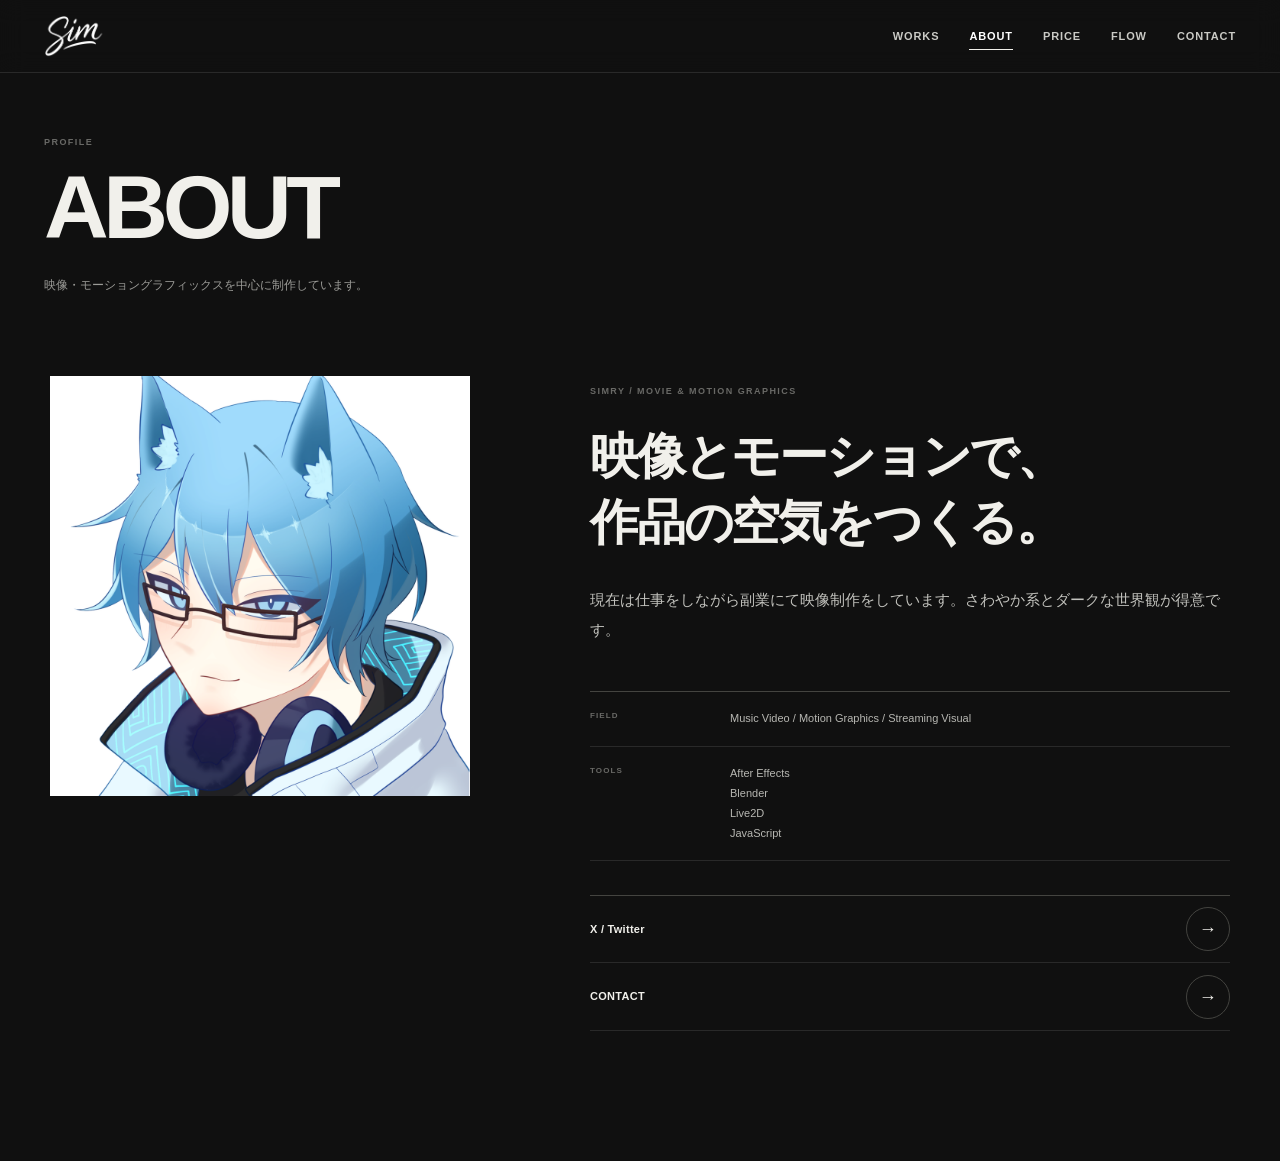
==== about.html @ a203d175 "Add files via upload" ====
<!doctype html><html lang="ja"><head><meta charset="utf-8"><meta name="viewport" content="width=device-width,initial-scale=1"><meta name="description" content="simry - about"><meta name="theme-color" content="#101010"><title>about | simry</title><link rel="stylesheet" href="style.css"></head><body><header class="site-header">
  <div class="header-inner">
    <a class="brand" href="index.html" aria-label="simry home"><img src="assets/logo.png" alt="simry" draggable="false"></a>
    <nav class="main-nav" aria-label="メインメニュー">
      <a href="work.html">WORKS</a><a href="about.html">ABOUT</a><a href="price.html">PRICE</a><a href="flow.html">FLOW</a><a href="contact.html">CONTACT</a>
    </nav>
    <button class="menu-button" type="button" aria-label="メニューを開く" aria-expanded="false"><span>MENU</span><i></i></button>
  </div>
  <nav class="mobile-nav" aria-hidden="true">
    <a href="work.html"><span>01</span>WORKS</a><a href="about.html"><span>02</span>ABOUT</a><a href="price.html"><span>03</span>PRICE</a><a href="flow.html"><span>04</span>FLOW</a><a href="request.html"><span>05</span>REQUEST GUIDE</a><a href="contact.html"><span>06</span>CONTACT</a>
  </nav>
</header><main>
<section class="page-intro-shell shell">
      <header class="section-intro section-intro--page">
      <p class="section-intro-eyebrow">PROFILE</p>
      <h1>ABOUT</h1>
      <p class="section-intro-copy">映像・モーショングラフィックスを中心に制作しています。</p>
    </header>
    </section>
<section class="page-layout shell about-page-layout">
  <div class="portrait portrait-icon"><img id="profile-image" src="assets/profile-icon.png" alt="simry icon" draggable="false"></div>
  <div class="about-body">
    <p class="eyebrow">SIMRY / MOVIE &amp; MOTION GRAPHICS</p>
    <h2>映像とモーションで、<br>作品の空気をつくる。</h2>
    <p id="about-text" class="body-copy"></p>
    <dl class="info-list"><div><dt>FIELD</dt><dd>Music Video / Motion Graphics / Streaming Visual</dd></div><div><dt>TOOLS</dt><dd id="about-tools"></dd></div></dl>
    <div class="about-links"><a class="text-link text-link-arrow" id="about-x" href="https://x.com/simry_movie" target="_blank" rel="noopener noreferrer">X / Twitter <span class="cta-circle" aria-hidden="true">→</span></a><a class="text-link text-link-arrow" href="contact.html">CONTACT <span class="cta-circle" aria-hidden="true">→</span></a></div>
  </div>
</section>
</main><button class="to-top" type="button" aria-label="ページ上部へ">↑</button><script src="site-data.js"></script><script src="script.js"></script></body></html>
---- style.css ----
:root{
  --bg:#0a0a0a;
  --bg-soft:#111111;
  --panel:#151515;
  --fg:#f3f1eb;
  --muted:#9a9a96;
  --muted-2:#676764;
  --line:#252525;
  --line-strong:#3a3a38;
  --accent:#f3f1eb;
  --max:1380px;
  --radius:2px;
}
*{box-sizing:border-box}
/* Keep scrolling available while hiding native scrollbars */
html,body{
  -ms-overflow-style:none;
  scrollbar-width:none;
}
html::-webkit-scrollbar,body::-webkit-scrollbar{
  width:0;
  height:0;
  display:none;
}
*{scrollbar-width:none}
*::-webkit-scrollbar{
  width:0;
  height:0;
  display:none;
}

html{scroll-behavior:smooth}
body{
  margin:0;
  background:var(--bg);
  color:var(--fg);
  font-family:"Helvetica Neue","Hiragino Sans","Yu Gothic UI","Yu Gothic",Meiryo,Arial,sans-serif;
  font-size:15px;
  line-height:1.75;
  -webkit-font-smoothing:antialiased;
  text-rendering:optimizeLegibility;
}
a{color:inherit}
img{display:block;max-width:100%}
button,input,textarea,select{font:inherit;color:inherit}
button{appearance:none}
::selection{background:var(--accent);color:#080808}
.shell{width:min(var(--max),calc(100% - 80px));margin-inline:auto}

/* Header */
.site-header{
  position:sticky;
  top:0;
  z-index:100;
  background:rgba(10,10,10,.78);
  backdrop-filter:blur(18px) saturate(120%);
  -webkit-backdrop-filter:blur(18px) saturate(120%);
  border-bottom:1px solid rgba(255,255,255,.08);
}
.header-inner{
  width:min(var(--max),calc(100% - 80px));
  height:78px;
  margin:auto;
  display:flex;
  align-items:center;
  justify-content:space-between;
}
.brand{display:flex;align-items:baseline;gap:14px;text-decoration:none}
.brand strong{font-size:28px;line-height:1;letter-spacing:-.075em;font-weight:760}
.brand span{color:var(--muted-2);font-size:9px;font-weight:700;letter-spacing:.16em}
.main-nav{display:flex;align-items:center;gap:32px}
.main-nav a{
  position:relative;
  text-decoration:none;
  color:#cacac5;
  font-size:11px;
  line-height:1;
  font-weight:650;
  letter-spacing:.09em;
  transition:color .2s ease;
}
.main-nav a:not(.nav-contact)::after{
  content:"";
  position:absolute;
  left:0;
  bottom:-8px;
  width:100%;
  height:1px;
  background:var(--fg);
  transform:scaleX(0);
  transform-origin:right;
  transition:transform .25s ease;
}
.main-nav a:not(.nav-contact):hover::after,.main-nav a.current:not(.nav-contact)::after{transform:scaleX(1);transform-origin:left}
.main-nav a:hover,.main-nav a.current{color:#fff}
.nav-contact{
  display:inline-flex;
  align-items:center;
  gap:24px;
  min-height:42px;
  padding:0 16px;
  border:1px solid var(--line-strong);
  background:#121212;
  transition:background .2s ease,color .2s ease,border-color .2s ease!important;
}
.nav-contact:hover,.nav-contact.current{background:var(--fg);border-color:var(--fg);color:#0a0a0a!important}
.nav-contact span{font-size:14px}
.menu-button{display:none;border:0;background:none;padding:8px 0;gap:12px;align-items:center;cursor:pointer}
.menu-button span{font-size:10px;font-weight:700;letter-spacing:.12em}
.menu-button i,.menu-button i::after{display:block;width:20px;height:1px;background:currentColor;content:"";transition:transform .25s ease}
.menu-button i::after{transform:translateY(5px)}
.menu-button[aria-expanded="true"] i{transform:translateY(3px) rotate(45deg)}
.menu-button[aria-expanded="true"] i::after{transform:rotate(-90deg)}
.mobile-nav{display:none}

/* Hero */
.hero{min-height:calc(100svh - 78px);padding:44px 0 54px;display:flex;flex-direction:column;justify-content:space-between;border-bottom:1px solid var(--line)}
.hero-topline,.hero-bottom{display:flex;align-items:center;justify-content:space-between;gap:30px}
.hero-topline>p{margin:0;color:var(--muted-2);font-size:9px;font-weight:700;letter-spacing:.17em}
.hero-status{display:flex;align-items:center;gap:9px;color:#b7b7b1;font-size:11px}
.status-dot{width:7px;height:7px;border-radius:50%;background:var(--accent);box-shadow:0 0 0 4px rgba(243,241,235,.08)}
.hero-title{display:grid;grid-template-columns:minmax(0,1fr) auto;align-items:end;gap:30px;margin:46px 0}
.hero-title h1{margin:0;font-size:clamp(78px,12vw,190px);line-height:.77;letter-spacing:-.085em;font-weight:780}
.hero-title h1 span{display:block}
.hero-title h1 span:last-child{margin-left:7.5vw}
.hero-mark{margin:0 0 8px;color:var(--muted-2);font-size:9px;line-height:1.5;font-weight:700;letter-spacing:.15em;text-align:right}
.hero-copy{max-width:560px;margin:0;color:#b7b7b1;font-size:14px;line-height:1.9}
.hero-scroll{display:inline-flex;align-items:center;gap:24px;text-decoration:none;color:var(--muted);font-size:9px;font-weight:700;letter-spacing:.14em}
.hero-scroll b{display:grid;place-items:center;width:38px;height:38px;border:1px solid var(--line-strong);border-radius:50%;font-size:14px;font-weight:400;transition:transform .2s ease,border-color .2s ease,color .2s ease}
.hero-scroll:hover b{transform:translateY(3px);border-color:var(--fg);color:#fff}

/* Shared headings */
.home-section{padding:116px 0;border-bottom:1px solid var(--line)}
.section-heading{display:grid;grid-template-columns:minmax(0,1fr) minmax(260px,420px);gap:60px;align-items:end;margin-bottom:48px}
.section-heading>div{min-width:0}
.section-index,.page-no{margin:0 0 16px;color:var(--muted-2);font-size:9px;font-weight:750;letter-spacing:.18em}
.section-heading h2{margin:0;font-size:clamp(52px,7vw,104px);line-height:.82;letter-spacing:-.07em;font-weight:760}
.section-heading>p{margin:0;color:var(--muted);font-size:12px;line-height:1.9;text-align:right;justify-self:stretch}
.home-works-first{padding-top:64px}
.home-works-first .section-heading{margin-bottom:42px}
.home-works-first .section-heading h2{font-size:clamp(48px,5.6vw,78px)}

/* Buttons / links */
.button{
  min-height:50px;
  padding:0 17px;
  display:inline-flex;
  align-items:center;
  justify-content:space-between;
  gap:36px;
  border:1px solid var(--line-strong);
  border-radius:var(--radius);
  background:#111;
  color:var(--fg);
  text-decoration:none;
  font-size:11px;
  font-weight:650;
  letter-spacing:.02em;
  cursor:pointer;
  transition:background .2s ease,color .2s ease,border-color .2s ease;
}
.button b{font-size:14px;font-weight:400;transition:transform .2s ease}
.button:hover{background:var(--fg);border-color:var(--fg);color:#0a0a0a}
.button:hover b{transform:translate(3px,-3px)}
.button-light{background:var(--fg);border-color:var(--fg);color:#090909}
.button-light:hover{background:var(--accent);border-color:var(--accent)}
.compact-button{min-height:38px;font-size:10px}
.text-link{display:inline-flex;align-items:center;gap:16px;color:#d0d0cb;text-decoration:none;font-size:11px;font-weight:650}
.text-link span{font-size:14px;transition:transform .2s ease}
.text-link:hover span{transform:translate(3px,-3px)}
.more-button{
  margin-top:54px;
  min-height:104px;
  padding:0 30px;
  border-top:1px solid var(--line-strong);
  border-bottom:1px solid var(--line-strong);
  display:flex;
  align-items:center;
  justify-content:space-between;
  text-decoration:none;
  transition:background .25s ease,color .25s ease,padding .25s ease;
}
.more-button>span{display:flex;align-items:baseline;gap:26px}
.more-button strong{font-size:28px;line-height:1;font-weight:700;letter-spacing:-.04em}
.more-button small{color:var(--muted-2);font-size:10px}
.more-button>b{font-size:34px;font-weight:300;transition:transform .25s ease}
.more-button:hover{padding-left:38px;padding-right:38px;background:var(--fg);color:#0a0a0a}
.more-button:hover small{color:#555}
.more-button:hover>b{transform:translate(4px,-4px)}
.more-button-compact{margin-top:30px}

/* Works */
.works-grid{display:grid;grid-template-columns:repeat(2,minmax(0,1fr));gap:64px 28px}
.works-grid-home{grid-template-columns:repeat(2,minmax(0,1fr));gap:66px 24px}
.works-grid-home .work-card:nth-child(n){grid-column:auto}
.work-card{display:block;min-width:0;text-decoration:none}
.work-image{position:relative;aspect-ratio:16/9;overflow:hidden;background:#141414}
.work-image::after{content:"";position:absolute;z-index:1;inset:0;background:linear-gradient(180deg,transparent 55%,rgba(0,0,0,.48));opacity:0;transition:opacity .3s ease}
.work-image>img:not(.work-short-bg):not(.work-short-main){width:100%;height:100%;object-fit:cover;transform:scale(1.001);transition:transform .55s cubic-bezier(.2,.7,.2,1),filter .35s ease}
.work-image--shorts{isolation:isolate;background:#111}
.work-image--shorts::before{content:"";position:absolute;z-index:1;inset:0;background:rgba(8,8,8,.16);pointer-events:none}
.work-short-bg{position:absolute;z-index:0;inset:-9%;width:118%;height:118%;object-fit:cover;filter:blur(20px) brightness(.5) saturate(.82);transform:scale(1.06);transition:transform .65s cubic-bezier(.2,.7,.2,1),filter .35s ease}
.work-short-stage{position:absolute;z-index:2;inset:0;display:grid;place-items:center;overflow:hidden}
.work-short-main{display:block;width:auto;height:100%;max-width:42%;aspect-ratio:9/16;object-fit:cover;object-position:center;box-shadow:0 0 42px rgba(0,0,0,.28);transform:scale(1.001);transition:transform .55s cubic-bezier(.2,.7,.2,1),filter .35s ease}
.work-hover{position:absolute;z-index:2;left:18px;right:18px;bottom:16px;display:flex;align-items:center;justify-content:space-between;opacity:0;transform:translateY(8px);transition:opacity .25s ease,transform .25s ease}
.work-hover span{font-size:9px;font-weight:750;letter-spacing:.14em}
.work-hover b{display:grid;place-items:center;width:38px;height:38px;border-radius:50%;background:var(--fg);color:#0a0a0a;font-size:15px;font-weight:400}
.work-card:hover .work-image>img:not(.work-short-bg):not(.work-short-main){transform:scale(1.035);filter:brightness(.78)}
.work-image--shorts::after{z-index:3}
.work-image--shorts .work-hover{z-index:4}
.work-card--shorts:hover .work-short-bg{transform:scale(1.1);filter:blur(20px) brightness(.42) saturate(.78)}
.work-card--shorts:hover .work-short-main{transform:scale(1.018);filter:brightness(.88)}
.work-card:hover .work-image::after,.work-card:hover .work-hover{opacity:1}
.work-card:hover .work-hover{transform:translateY(0)}
.work-meta{display:grid;grid-template-columns:minmax(0,1fr) auto;gap:18px;padding-top:14px;align-items:baseline}
.work-meta h3{margin:0;font-size:15px;font-weight:590;line-height:1.45;overflow:hidden;text-overflow:ellipsis;white-space:nowrap;letter-spacing:-.015em}
.work-meta p{margin:0;color:var(--muted-2);font-size:9px;font-weight:650;letter-spacing:.06em;text-align:right;white-space:nowrap}

/* About preview */
.about-preview{display:grid;grid-template-columns:minmax(320px,500px) minmax(0,1fr);gap:clamp(50px,7vw,110px);align-items:end}
.about-preview figure{margin:0;overflow:hidden;background:#151515}
.about-preview figure img{width:100%;aspect-ratio:1/1;object-fit:cover;filter:saturate(.88)}
.about-preview-copy{max-width:630px;padding-bottom:12px}
.eyebrow{margin:0 0 20px;color:var(--muted-2);font-size:9px;font-weight:750;letter-spacing:.16em}
.body-copy{margin:0;color:#c2c2bd;font-size:15px;line-height:2}
.tool-list{display:flex;flex-wrap:wrap;gap:8px;margin:30px 0 34px}
.tool-list span{padding:7px 11px;border:1px solid var(--line);border-radius:999px;color:#aaa;font-size:9px;font-weight:650;letter-spacing:.05em}

/* Price preview */
.price-index{border-top:1px solid var(--line-strong)}
.price-row{display:grid;grid-template-columns:52px minmax(180px,1.1fr) minmax(220px,1.7fr) auto;gap:28px;align-items:center;min-height:92px;padding:20px 4px;border-bottom:1px solid var(--line);text-decoration:none;transition:padding .2s ease,background .2s ease}
.price-row:hover{padding-left:14px;padding-right:14px;background:#101010}
.price-row>span{color:var(--muted-2);font-size:9px;font-weight:700;letter-spacing:.08em}
.price-row h3{margin:0;font-size:17px;font-weight:590;line-height:1.4;letter-spacing:-.02em}
.price-row p{margin:0;color:var(--muted);font-size:11px;line-height:1.7}
.price-row strong{font-size:14px;font-weight:620;white-space:nowrap}

/* Home contact */
.home-contact{padding-top:130px;padding-bottom:130px}
.contact-preview{display:grid;grid-template-columns:minmax(0,1fr) auto;gap:70px;align-items:end}
.contact-preview h2{margin:0 0 28px;font-size:clamp(76px,11vw,170px);line-height:.75;letter-spacing:-.085em;font-weight:780}
.contact-preview>div>p:last-child{margin:0;color:var(--muted);font-size:12px;line-height:1.9}
.contact-circle{width:170px;height:170px;border-radius:50%;display:flex;flex-direction:column;align-items:center;justify-content:center;gap:8px;background:var(--fg);color:#090909;text-decoration:none;transition:transform .3s ease,background .2s ease}
.contact-circle span{font-size:11px;font-weight:750;letter-spacing:.1em}
.contact-circle b{font-size:28px;font-weight:300}
.contact-circle:hover{transform:rotate(-5deg) scale(1.045);background:var(--accent)}

/* Generic page hero */
.page-hero{padding:112px 0 64px;display:flex;align-items:end;justify-content:space-between;gap:60px;border-bottom:1px solid var(--line)}
.page-hero h1{margin:0;font-size:clamp(72px,10vw,150px);line-height:.76;letter-spacing:-.08em;font-weight:780}
.page-hero>p{margin:0 0 5px;color:var(--muted);font-size:11px;line-height:1.9;text-align:right}
.page-layout{padding:64px 0 130px}

/* Filters */
.page-hero-works{padding-bottom:52px}
.page-hero-works h1{font-size:clamp(76px,9.2vw,138px);line-height:.8}
.works-filter-shell{padding-top:0}
.filter-panel{
  min-height:92px;
  display:grid;
  grid-template-columns:minmax(0,1fr) auto;
  gap:36px;
  align-items:start;
  padding:26px 0 28px;
  border-bottom:1px solid var(--line);
}
.filter-main{min-width:0}
.filter-category-row,.filter-style-row{display:flex;align-items:center;gap:22px;min-width:0}
.filter-style-row{margin-top:17px}
.filter-style-row[hidden],.filter-date-group[hidden]{display:none!important}
.filter-label{flex:0 0 auto;color:var(--muted-2);font-size:8px;font-weight:750;letter-spacing:.17em}
.filters{display:flex;flex-wrap:wrap;gap:0 24px;min-width:0}
.filter{
  position:relative;
  min-height:28px;
  padding:0;
  border:0;
  border-radius:0;
  background:transparent;
  color:#797975;
  font-size:11px;
  font-weight:650;
  letter-spacing:.035em;
  cursor:pointer;
  transition:color .18s ease;
}
.filter::after{
  content:"";
  position:absolute;
  left:0;right:0;bottom:1px;
  height:1px;
  background:var(--fg);
  transform:scaleX(0);
  transform-origin:right;
  transition:transform .22s ease;
}
.filter:hover{color:#c9c9c4}
.filter.active{color:var(--fg)}
.filter.active::after{transform:scaleX(1);transform-origin:left}
.filters-primary .filter{text-transform:uppercase}
.filters-secondary .filter{font-size:10px;color:#73736f}
.filters-secondary .filter.active{color:#d8d8d3}
.filter-date-group{display:flex;align-items:center;gap:16px;justify-self:end;position:relative}
.filter-date-control{position:relative}
.filter-date-trigger{
  display:inline-flex;align-items:center;justify-content:flex-end;gap:10px;
  min-width:66px;min-height:28px;padding:0;
  border:0;outline:0;background:transparent;
  color:#d7d7d2;font:inherit;font-size:10px;font-weight:650;letter-spacing:.035em;
  cursor:pointer;
}
.filter-date-trigger:hover{color:var(--fg)}
.filter-date-trigger:focus-visible #date-filter-value{text-decoration:underline;text-underline-offset:5px;text-decoration-thickness:1px}
.filter-date-chevron{width:6px;height:6px;border-right:1px solid #747470;border-bottom:1px solid #747470;transform:translateY(-2px) rotate(45deg);transition:transform .18s ease,border-color .18s ease}
.filter-date-trigger:hover .filter-date-chevron{border-color:#aaa9a4}
.filter-date-trigger[aria-expanded="true"] .filter-date-chevron{transform:translateY(2px) rotate(225deg);border-color:#aaa9a4}
.filter-date-menu{
  position:absolute;right:0;top:calc(100% + 9px);z-index:30;
  min-width:104px;padding:5px 0;
  background:#111;
}
.filter-date-menu[hidden]{display:none}
.filter-date-option{
  display:block;width:100%;padding:9px 13px;
  border:0;outline:0;background:transparent;
  color:#797975;text-align:right;
  font-size:10px;font-weight:650;letter-spacing:.035em;
  cursor:pointer;transition:color .15s ease,background .15s ease;
}
.filter-date-option:hover,.filter-date-option:focus-visible{background:#171717;color:#deded9}
.filter-date-option.active{color:var(--fg)}
.works-layout{display:block;padding-top:48px}
.empty{padding:80px 0;color:var(--muted-2);text-align:center;font-size:12px}

/* Work detail */
.detail-shell{max-width:1220px;padding-top:44px;padding-bottom:130px}
.back-button{display:inline-flex;align-items:center;gap:12px;margin-bottom:28px;color:#a7a7a2;text-decoration:none;font-size:9px;font-weight:750;letter-spacing:.13em}
.back-button span{transition:transform .2s ease}
.back-button:hover span{transform:translateX(-4px)}
.detail-media{aspect-ratio:16/9;background:#141414;overflow:hidden}
.detail-media iframe,.detail-media img{width:100%;height:100%;object-fit:cover;border:0}
.detail-head{display:grid;grid-template-columns:minmax(0,1fr) 330px;gap:70px;padding:36px 0 0}
.detail-category{margin:0 0 10px;color:var(--muted-2);font-size:9px;font-weight:700;letter-spacing:.1em}
.detail-head h1{margin:0;max-width:760px;font-size:clamp(34px,4vw,62px);line-height:1.12;letter-spacing:-.055em;font-weight:650}
.detail-data{margin:0;border-top:1px solid var(--line-strong)}
.detail-data div{display:grid;grid-template-columns:72px 1fr;gap:20px;padding:12px 0;border-bottom:1px solid var(--line)}
.detail-data dt{color:var(--muted-2);font-size:8px;font-weight:700;letter-spacing:.12em;text-transform:uppercase}
.detail-data dd{margin:0;color:#c7c7c2;font-size:10px}
.detail-action-link{display:inline-flex;align-items:center;gap:7px;text-decoration:none;border-bottom:1px solid #5b5b58;padding-bottom:2px}
.detail-action-link span{transition:transform .2s ease}
.detail-action-link:hover span{transform:translate(2px,-2px)}
.detail-desc{max-width:760px;margin:48px 0 0;color:var(--muted);font-size:13px;line-height:1.95}

/* About page */
.about-page-layout{display:grid;grid-template-columns:minmax(320px,520px) minmax(0,650px);gap:clamp(60px,8vw,130px);align-items:start}
.portrait{position:sticky;top:112px}
.portrait img{width:100%;aspect-ratio:1/1;object-fit:cover;filter:saturate(.88)}
.about-body{padding-top:8px}
.about-body h2{margin:0 0 30px;font-size:clamp(32px,4vw,58px);line-height:1.35;letter-spacing:-.05em;font-weight:620}
.info-list{margin:44px 0 0;border-top:1px solid var(--line-strong)}
.info-list div{display:grid;grid-template-columns:110px 1fr;gap:30px;padding:17px 0;border-bottom:1px solid var(--line)}
.info-list dt{color:var(--muted-2);font-size:8px;font-weight:750;letter-spacing:.14em}
.info-list dd{margin:0;color:#b7b7b2;font-size:11px;line-height:1.8}
.about-links{display:flex;flex-wrap:wrap;gap:9px;margin-top:30px}

/* Price / flow / contact */
.price-page-layout,.flow-page-layout,.contact-layout{display:grid;grid-template-columns:240px minmax(0,1fr);gap:clamp(50px,7vw,110px)}
.page-aside{position:sticky;top:112px;height:max-content}
.page-aside>p{margin:0 0 25px;color:var(--muted);font-size:11px;line-height:1.9}
.page-aside h2{margin:0 0 15px;font-size:17px;font-weight:620}
.service-list{border-top:1px solid var(--line-strong)}
.service-item{display:grid;grid-template-columns:220px minmax(0,1fr) auto;gap:32px;align-items:start;padding:30px 0;border-bottom:1px solid var(--line)}
.service-item>div:first-child{overflow:hidden;background:#141414}
.service-item img{width:100%;aspect-ratio:16/9;object-fit:cover;transition:transform .35s ease}
.service-item:hover img{transform:scale(1.025)}
.service-item h2{margin:0 0 8px;font-size:20px;font-weight:590;letter-spacing:-.025em}
.service-item p{margin:0;color:var(--muted);font-size:11px;line-height:1.8}
.service-item .duration{margin-top:11px;color:var(--muted-2);font-size:9px}
.service-item .price{font-size:15px;font-weight:650;white-space:nowrap}
.movie-link{margin-top:13px;font-size:9px}
.subsection{margin-top:78px}
.subsection-title{display:flex;align-items:baseline;gap:20px;margin-bottom:20px}
.subsection-title p{margin:0;color:var(--muted-2);font-size:8px;font-weight:750;letter-spacing:.15em}
.subsection-title h2{margin:0;font-size:25px;letter-spacing:-.03em}
.option-list{margin:0;border-top:1px solid var(--line-strong)}
.option-list div{display:flex;justify-content:space-between;gap:30px;padding:18px 0;border-bottom:1px solid var(--line)}
.option-list dt,.option-list dd{font-size:11px}
.option-list dt{color:#bdbdb8}.option-list dd{margin:0;color:#efeee9;font-weight:600}
.fine-print{margin-top:26px;color:var(--muted-2);font-size:9px;line-height:1.8}

.flow-list{border-top:1px solid var(--line-strong)}
.flow-list .flow-row{display:grid;grid-template-columns:54px minmax(200px,.65fr) minmax(0,1fr);gap:26px;padding:24px 0;border-bottom:1px solid var(--line)}
.flow-row .no{color:var(--muted-2);font-size:9px;font-weight:700;letter-spacing:.08em}
.flow-row h2{margin:0;font-size:16px;font-weight:590;line-height:1.6}
.flow-row p{margin:0;color:var(--muted);font-size:11px;line-height:1.85}
.attention ul,.rules{margin:0;padding:0;list-style:none;border-top:1px solid var(--line-strong)}
.attention li,.rules li{position:relative;padding:15px 0 15px 20px;border-bottom:1px solid var(--line);color:#aaa;font-size:11px}
.attention li::before,.rules li::before{content:"•";position:absolute;left:0;color:var(--accent)}

/* Request guide */
.request-layout{display:grid;grid-template-columns:190px minmax(0,850px);gap:80px;justify-content:space-between}
.request-nav{position:sticky;top:112px;height:max-content;border-top:1px solid var(--line-strong)}
.request-nav a{display:grid;grid-template-columns:34px 1fr;gap:8px;padding:12px 0;border-bottom:1px solid var(--line);color:#a3a39e;text-decoration:none;font-size:10px}
.request-nav a span{color:var(--muted-2);font-size:8px}
.request-nav a:hover{color:#fff}
.request-content section{padding-bottom:78px;scroll-margin-top:112px}
.guide-list{margin:0;border-top:1px solid var(--line-strong)}
.guide-list div{display:grid;grid-template-columns:140px 1fr;gap:32px;padding:18px 0;border-bottom:1px solid var(--line)}
.guide-list dt{font-size:12px;font-weight:590}
.guide-list dd{margin:0;color:var(--muted);font-size:11px;line-height:1.85}
.template-box{position:relative;padding:28px;border:1px solid var(--line-strong);background:#111}
.template-box .compact-button{position:absolute;right:14px;top:14px}
.template-box pre{margin:0;color:#aaa;font:11px/1.95 ui-monospace,SFMono-Regular,Consolas,monospace;white-space:pre-wrap}

/* Contact */
.contact-form{border-top:1px solid var(--line-strong)}
.contact-form label{display:block;padding:17px 0;border-bottom:1px solid var(--line)}
.contact-form label>span{display:block;margin-bottom:8px;color:var(--muted-2);font-size:9px;font-weight:700;letter-spacing:.08em}
.contact-form input,.contact-form textarea{display:block;width:100%;padding:10px 0;border:0;border-bottom:1px solid transparent;background:transparent;color:var(--fg);font-size:15px;outline:none;transition:border-color .2s ease}
.contact-form input:focus,.contact-form textarea:focus{border-color:#5d5d59}
.contact-form textarea{min-height:160px;resize:vertical;line-height:1.8}
.form-two{display:grid;grid-template-columns:1fr 1fr;gap:32px}
.submit-button{margin-top:28px;min-width:220px}
.contact-form small{display:block;margin-top:12px;color:var(--muted-2);font-size:8px}

/* Footer */
.site-footer{width:min(var(--max),calc(100% - 80px));margin:0 auto;padding:56px 0 26px}
.footer-main{display:flex;justify-content:space-between;align-items:start;gap:50px;padding:32px 0 56px}
.footer-brand{font-size:26px;line-height:1;font-weight:760;letter-spacing:-.06em;text-decoration:none}
.footer-main>div p{margin:7px 0 0;color:var(--muted-2);font-size:9px}
.footer-main nav{display:flex;flex-wrap:wrap;justify-content:flex-end;gap:18px 24px;max-width:560px}
.footer-main nav a{color:#a9a9a4;text-decoration:none;font-size:10px}
.footer-main nav a:hover{color:#fff}
.footer-bottom{display:flex;justify-content:space-between;border-top:1px solid var(--line);padding-top:17px;color:#555;font-size:8px;letter-spacing:.05em}
.footer-bottom p{margin:0}
.to-top{position:fixed;right:22px;bottom:22px;z-index:20;width:42px;height:42px;border:1px solid var(--line-strong);border-radius:50%;background:rgba(14,14,14,.86);color:#a0a09b;opacity:0;transform:translateY(8px);pointer-events:none;cursor:pointer;transition:opacity .2s ease,transform .2s ease,color .2s ease,border-color .2s ease}
.to-top.show{opacity:1;transform:translateY(0);pointer-events:auto}
.to-top:hover{border-color:var(--fg);color:#fff}

@media(max-width:1050px){
  .shell,.header-inner,.site-footer{width:min(var(--max),calc(100% - 48px))}
  .main-nav{gap:20px}
  .hero-title h1{font-size:clamp(76px,13vw,145px)}
  .about-preview{grid-template-columns:minmax(260px,400px) 1fr;gap:55px}
  .price-page-layout,.flow-page-layout,.contact-layout{grid-template-columns:200px 1fr;gap:55px}
  .service-item{grid-template-columns:180px 1fr auto;gap:24px}
  .request-layout{grid-template-columns:160px 1fr;gap:55px}
}

@media(max-width:760px){
  body{font-size:14px}
  .shell,.header-inner,.site-footer{width:min(100% - 30px,var(--max))}
  .header-inner{height:66px}
  .brand strong{font-size:23px}
  .brand span{display:none}
  .main-nav{display:none}
  .menu-button{display:flex}
  .mobile-nav{position:fixed;inset:66px 0 auto;z-index:90;padding:24px 15px 34px;background:rgba(10,10,10,.97);border-bottom:1px solid var(--line);backdrop-filter:blur(16px)}
  .mobile-nav.open{display:block}
  .mobile-nav a{display:grid;grid-template-columns:38px 1fr;padding:14px 0;border-bottom:1px solid var(--line);text-decoration:none;font-size:19px;font-weight:650;letter-spacing:-.02em}
  .mobile-nav a span{padding-top:5px;color:var(--muted-2);font-size:8px;letter-spacing:.08em}
  .hero{min-height:calc(100svh - 66px);padding:28px 0 30px}
  .hero-topline>p{display:none}
  .hero-title{display:block;margin:40px 0}
  .hero-title h1{font-size:clamp(59px,20vw,104px);line-height:.82}
  .hero-title h1 span:last-child{margin-left:0}
  .hero-mark{display:none}
  .hero-bottom{align-items:flex-end}
  .hero-copy{max-width:72%;font-size:11px;line-height:1.8}
  .hero-scroll span{display:none}
  .home-works-first{padding-top:34px}
  .home-works-first .section-heading{margin-bottom:30px}
  .home-works-first .section-heading h2{font-size:clamp(42px,14vw,64px)}
  .home-section{padding:78px 0}
  .section-heading{grid-template-columns:1fr;gap:20px;margin-bottom:34px}
  .section-heading h2{font-size:55px}
  .section-heading>p{font-size:10px;text-align:left}
  .works-grid,.works-grid-home{grid-template-columns:1fr;gap:42px}
  .works-grid-home .work-card:nth-child(n){grid-column:auto}
  .work-meta{grid-template-columns:1fr;gap:4px;padding-top:10px}
  .work-meta h3{font-size:13px}
  .work-meta p{text-align:left;font-size:8px}
  .work-hover{display:none}
  .more-button{min-height:82px;margin-top:38px;padding:0 17px}
  .more-button>span{display:block}
  .more-button strong{font-size:21px}
  .more-button small{display:block;margin-top:5px;font-size:8px}
  .more-button>b{font-size:27px}
  .more-button:hover{padding-left:17px;padding-right:17px}
  .about-preview{grid-template-columns:1fr;gap:34px}
  .about-preview figure{width:min(86vw,440px)}
  .body-copy{font-size:13px}
  .price-row{grid-template-columns:30px 1fr auto;gap:9px 14px;min-height:82px;padding:16px 0}
  .price-row p{grid-column:2 / 4;font-size:9px}
  .price-row h3{font-size:14px}
  .price-row strong{font-size:12px}
  .home-contact{padding:85px 0}
  .contact-preview{grid-template-columns:1fr;gap:40px}
  .contact-preview h2{font-size:clamp(68px,22vw,105px)}
  .contact-circle{width:128px;height:128px;justify-self:end}
  .page-hero{padding:74px 0 38px;display:block}
  .page-hero h1{font-size:clamp(66px,20vw,100px)}
  .page-hero>p{margin-top:32px;text-align:left;font-size:9px}
  .page-layout{padding:40px 0 90px}
  .page-hero-works{padding-bottom:30px}
  .page-hero-works h1{font-size:clamp(64px,19vw,92px)}
  .filter-panel{display:block;min-height:0;padding:20px 0 22px}
  .filter-category-row,.filter-style-row{display:grid;grid-template-columns:52px minmax(0,1fr);gap:12px;align-items:start}
  .filter-style-row{margin-top:14px}
  .filter-label{padding-top:7px}
  .filters{gap:0 18px}
  .filter{font-size:10px}
  .filter-date-group{display:flex;align-items:center;justify-content:flex-end;gap:14px;margin-top:17px}
  .filter-date-group .filter-label{padding-top:0}
  .filter-date-menu{min-width:96px}
  .works-layout{padding-top:34px}
  .detail-shell{padding-top:28px;padding-bottom:90px}
  .detail-head{grid-template-columns:1fr;gap:30px;padding-top:24px}
  .detail-head h1{font-size:32px}
  .about-page-layout,.price-page-layout,.flow-page-layout,.contact-layout,.request-layout{grid-template-columns:1fr;gap:42px}
  .portrait{position:static;width:min(86vw,440px)}
  .about-body h2{font-size:34px}
  .page-aside,.request-nav{position:static}
  .request-nav{display:flex;gap:18px;border:0;overflow-x:auto;padding-bottom:2px}
  .request-nav a{display:flex;gap:7px;white-space:nowrap;border:0;padding:0;font-size:9px}
  .service-item{grid-template-columns:1fr;gap:15px;padding:24px 0}
  .service-item>div:first-child{width:100%}
  .service-item .price{font-size:14px}
  .flow-list .flow-row{grid-template-columns:36px 1fr;gap:8px 14px;padding:18px 0}
  .flow-list .flow-row p{grid-column:2}
  .guide-list div{grid-template-columns:90px 1fr;gap:20px}
  .template-box{padding:20px 16px 18px}
  .template-box .compact-button{position:static;margin-bottom:18px}
  .template-box pre{font-size:9px}
  .form-two{grid-template-columns:1fr;gap:0}
  .site-footer{padding-top:44px}
  .footer-main{display:block;padding-bottom:42px}
  .footer-main nav{justify-content:flex-start;margin-top:26px;gap:14px 20px}
  .footer-bottom{font-size:7px}
}

@media(prefers-reduced-motion:reduce){
  html{scroll-behavior:auto}
  *,*::before,*::after{transition:none!important;animation:none!important}
}

/* Contact: compact workflow + no duplicated global CTA */
.contact-flow{
  padding-top:clamp(90px,10vw,150px);
  padding-bottom:clamp(95px,11vw,165px);
}
.contact-flow-head{
  display:grid;
  grid-template-columns:minmax(260px,.7fr) minmax(300px,1fr);
  gap:clamp(40px,8vw,120px);
  align-items:end;
  padding-bottom:34px;
  border-bottom:1px solid var(--line-strong);
}
.contact-flow-head .section-kicker{
  margin:0 0 10px;
  color:var(--muted-2);
  font-size:9px;
  font-weight:700;
  letter-spacing:.14em;
}
.contact-flow-head h2{
  margin:0;
  font-size:clamp(34px,4.2vw,62px);
  line-height:.95;
  letter-spacing:-.055em;
  font-weight:690;
}
.contact-flow-head>p{
  margin:0;
  color:var(--muted);
  font-size:11px;
  line-height:1.9;
}
.contact-flow-grid{
  display:grid;
  grid-template-columns:repeat(4,minmax(0,1fr));
  border-bottom:1px solid var(--line-strong);
}
.contact-flow-grid article{
  min-height:230px;
  padding:24px 24px 28px 0;
  border-right:1px solid var(--line);
}
.contact-flow-grid article+article{padding-left:24px}
.contact-flow-grid article:last-child{border-right:0;padding-right:0}
.contact-flow-grid article>span{
  display:block;
  margin-bottom:56px;
  color:var(--muted-2);
  font-size:9px;
  font-weight:700;
  letter-spacing:.1em;
}
.contact-flow-grid h3{
  margin:0 0 12px;
  font-size:15px;
  font-weight:590;
  line-height:1.55;
  letter-spacing:-.015em;
}
.contact-flow-grid p{
  margin:0;
  color:var(--muted);
  font-size:10px;
  line-height:1.85;
}
.contact-flow-more{
  display:flex;
  justify-content:flex-end;
  padding-top:22px;
}
.site-footer-contact{border-top:1px solid var(--line)}

@media (max-width:900px){
  .contact-flow-head{grid-template-columns:1fr;gap:20px}
  .contact-flow-grid{grid-template-columns:repeat(2,minmax(0,1fr))}
  .contact-flow-grid article{min-height:210px}
  .contact-flow-grid article:nth-child(2){border-right:0;padding-right:0}
  .contact-flow-grid article:nth-child(3){padding-left:0;border-top:1px solid var(--line)}
  .contact-flow-grid article:nth-child(4){border-top:1px solid var(--line);border-right:0;padding-right:0}
}

@media (max-width:560px){
  .contact-flow{padding-top:78px;padding-bottom:90px}
  .contact-flow-head{padding-bottom:24px}
  .contact-flow-head h2{font-size:38px}
  .contact-flow-grid{grid-template-columns:1fr}
  .contact-flow-grid article,
  .contact-flow-grid article+article{
    min-height:0;
    padding:20px 0 22px;
    border-right:0;
    border-top:0;
    border-bottom:1px solid var(--line);
  }
  .contact-flow-grid article:last-child{border-bottom:0}
  .contact-flow-grid article>span{margin-bottom:24px}
  .contact-flow-more{justify-content:flex-start;padding-top:18px}
}

/* v20: full price / request / flow content */
.price-notice{
  display:grid;
  gap:0;
  margin:0 0 34px;
  border-top:1px solid var(--line-strong);
}
.price-notice p{
  margin:0;
  padding:14px 0;
  border-bottom:1px solid var(--line);
  color:var(--muted);
  font-size:10px;
  line-height:1.8;
}
.service-media{
  overflow:hidden;
  width:100%;
  aspect-ratio:16/9;
  background:#141414;
}
.service-media iframe,
.service-media img{
  display:block;
  width:100%;
  height:100%;
  border:0;
  object-fit:cover;
}
.service-item .service-copy{min-width:0}
.service-notes{
  margin:14px 0 0;
  padding:0;
  list-style:none;
}
.service-notes li{
  position:relative;
  padding-left:14px;
  color:var(--muted-2);
  font-size:9px;
  line-height:1.75;
}
.service-notes li+li{margin-top:4px}
.service-notes li::before{content:"※";position:absolute;left:0}
.option-list .option-detail{display:grid;grid-template-columns:140px 1fr;justify-content:initial}
.option-list .option-detail dd{color:var(--muted);font-weight:400;line-height:1.8}
.price-bottom-links{display:flex;flex-wrap:wrap;gap:22px;margin-top:32px}

.request-points{
  margin:0;
  padding:0;
  list-style:none;
  border-top:1px solid var(--line-strong);
}
.request-points li{
  position:relative;
  padding:16px 0 16px 20px;
  border-bottom:1px solid var(--line);
  color:#b9b9b4;
  font-size:11px;
  line-height:1.8;
}
.request-points li::before{content:"•";position:absolute;left:0;color:var(--accent)}
.request-note,
.template-lead{
  max-width:760px;
  margin:20px 0;
  color:var(--muted);
  font-size:11px;
  line-height:1.9;
}
.request-contact-links{
  border-top:1px solid var(--line-strong);
}
.request-contact-links a{
  display:flex;
  align-items:center;
  justify-content:space-between;
  gap:20px;
  padding:18px 0;
  border-bottom:1px solid var(--line);
  color:#c9c9c4;
  text-decoration:none;
  font-size:11px;
}
.request-contact-links a b{font-size:18px;font-weight:300;transition:transform .2s ease}
.request-contact-links a:hover{color:#fff}
.request-contact-links a:hover b{transform:translate(3px,-3px)}
.contact-direct{
  display:flex;
  flex-wrap:wrap;
  gap:8px;
  margin:0 0 18px;
}
.contact-direct a{
  display:inline-flex;
  align-items:center;
  gap:8px;
  padding:9px 11px;
  border:1px solid var(--line-strong);
  color:#b8b8b3;
  text-decoration:none;
  font-size:9px;
  letter-spacing:.06em;
}
.contact-direct a:hover{border-color:#787873;color:#fff}

@media(max-width:1050px){
  .service-item{grid-template-columns:190px minmax(0,1fr) auto}
}
@media(max-width:700px){
  .option-list .option-detail{grid-template-columns:1fr;gap:8px}
  .price-bottom-links{display:grid;gap:12px}
  .request-note,.template-lead{font-size:10px}
}


/* v21: visible, structured workflow */
.flow-hero{position:relative}
.flow-hero-meta{
  display:flex;
  min-width:min(100%,420px);
  align-items:flex-end;
  justify-content:space-between;
  gap:36px;
  margin-bottom:5px;
}
.flow-hero-meta p{
  margin:0;
  color:var(--muted);
  font-size:11px;
  line-height:1.9;
  text-align:left;
}
.flow-hero-meta>span{
  color:var(--muted-2);
  font-size:10px;
  font-weight:750;
  letter-spacing:.18em;
  white-space:nowrap;
}
.flow-overview-section{
  padding:56px 0 72px;
  border-bottom:1px solid var(--line);
}
.flow-overview-head{
  display:grid;
  grid-template-columns:minmax(220px,.7fr) minmax(280px,1fr);
  gap:clamp(40px,8vw,120px);
  align-items:end;
  margin-bottom:34px;
}
.flow-overview-head>div>p{
  margin:0 0 8px;
  color:var(--muted-2);
  font-size:8px;
  font-weight:750;
  letter-spacing:.17em;
}
.flow-overview-head h2{
  margin:0;
  font-size:clamp(28px,3.4vw,48px);
  line-height:1;
  letter-spacing:-.045em;
  font-weight:650;
}
.flow-overview-head>p{
  margin:0;
  color:var(--muted);
  font-size:10px;
  line-height:1.85;
}
.flow-overview{
  display:grid;
  grid-template-columns:repeat(8,minmax(0,1fr));
  border-top:1px solid var(--line-strong);
  border-bottom:1px solid var(--line-strong);
}
.flow-overview-item{
  min-width:0;
  padding:20px 14px 20px 0;
}
.flow-overview-item+.flow-overview-item{padding-left:14px}
.flow-overview-rail{
  display:grid;
  grid-template-columns:auto 1fr;
  align-items:center;
  gap:10px;
  margin-bottom:24px;
}
.flow-overview-rail span{
  color:var(--fg);
  font-size:11px;
  font-weight:700;
  letter-spacing:.08em;
}
.flow-overview-rail i{
  position:relative;
  height:1px;
  background:var(--line-strong);
}
.flow-overview-rail i::before{
  content:"";
  position:absolute;
  left:0;
  top:50%;
  width:5px;
  height:5px;
  border-radius:50%;
  background:var(--accent);
  transform:translate(-1px,-50%);
  box-shadow:0 0 0 4px rgba(243,241,235,.07);
}
.flow-overview-item:last-child .flow-overview-rail i{background:linear-gradient(90deg,var(--line-strong),transparent)}
.flow-overview-item p{
  margin:0;
  color:#bcbcb7;
  font-size:10px;
  line-height:1.55;
}
.flow-page-layout{
  align-items:start;
  padding-top:76px;
}
.flow-aside-label{
  margin:0 0 12px!important;
  color:var(--muted-2)!important;
  font-size:8px!important;
  font-weight:750;
  letter-spacing:.16em;
}
.flow-aside h2{
  margin:0 0 18px;
  font-size:21px;
  line-height:1.5;
  letter-spacing:-.025em;
  font-weight:600;
}
.flow-aside-range{
  display:grid;
  grid-template-columns:auto auto 1fr auto auto;
  align-items:center;
  gap:9px;
  margin:28px 0;
  color:var(--muted-2);
}
.flow-aside-range span{font-size:7px;font-weight:750;letter-spacing:.12em}
.flow-aside-range strong{color:var(--fg);font-size:11px;font-weight:700}
.flow-aside-range i{height:1px;background:var(--line-strong)}
.flow-main{min-width:0}
.flow-list{
  position:relative;
  border-top:1px solid var(--line-strong);
}
.flow-list .flow-row{
  position:relative;
  display:grid;
  grid-template-columns:96px minmax(190px,.72fr) minmax(260px,1fr) 34px;
  gap:clamp(22px,3vw,44px);
  align-items:start;
  min-height:158px;
  padding:32px 0 34px;
  border-bottom:1px solid var(--line);
}
.flow-step{
  position:relative;
  min-height:88px;
}
.flow-step .no{
  display:block;
  color:var(--fg);
  font-size:clamp(34px,3.3vw,52px);
  line-height:.9;
  font-weight:640;
  letter-spacing:-.06em;
}
.flow-step i{
  position:absolute;
  left:2px;
  bottom:2px;
  width:8px;
  height:8px;
  border-radius:50%;
  background:var(--accent);
  box-shadow:0 0 0 5px rgba(243,241,235,.07);
}
.flow-row:not(:last-child) .flow-step::after{
  content:"";
  position:absolute;
  left:5px;
  top:88px;
  width:1px;
  height:calc(100% + 70px);
  background:linear-gradient(var(--line-strong),var(--line));
}
.flow-row-title>span{
  display:block;
  margin:2px 0 13px;
  color:var(--muted-2);
  font-size:8px;
  font-weight:750;
  letter-spacing:.14em;
}
.flow-row h2{
  margin:0;
  max-width:340px;
  font-size:clamp(20px,2vw,27px);
  font-weight:600;
  line-height:1.35;
  letter-spacing:-.035em;
}
.flow-row>p{
  margin:21px 0 0;
  max-width:620px;
  color:var(--muted);
  font-size:11px;
  line-height:1.9;
}
.flow-next{
  align-self:center;
  justify-self:end;
  color:#777773;
  font-size:20px;
  font-weight:300;
}
.flow-finish{
  align-self:center;
  justify-self:end;
  color:var(--accent);
  font-size:7px;
  font-weight:800;
  letter-spacing:.13em;
}
.flow-attention{
  margin-top:88px;
  padding:34px;
  border:1px solid var(--line-strong);
  background:linear-gradient(140deg,#111 0%,#0c0c0c 75%);
}
.flow-attention .subsection-title{margin-bottom:24px}
.flow-attention ul{border-top-color:var(--line)}
.flow-attention li:last-child{border-bottom:0}

@media(max-width:1050px){
  .flow-overview{grid-template-columns:repeat(4,minmax(0,1fr))}
  .flow-overview-item:nth-child(n+5){border-top:1px solid var(--line)}
  .flow-list .flow-row{grid-template-columns:78px minmax(180px,.72fr) minmax(0,1fr) 26px;gap:24px}
}
@media(max-width:760px){
  .flow-hero-meta{display:block;min-width:0;margin-top:30px}
  .flow-hero-meta>span{display:block;margin-top:16px}
  .flow-overview-section{padding:42px 0 54px}
  .flow-overview-head{grid-template-columns:1fr;gap:18px;margin-bottom:26px}
  .flow-overview{grid-template-columns:repeat(2,minmax(0,1fr))}
  .flow-overview-item{padding:18px 14px 18px 0;border-top:1px solid var(--line)}
  .flow-overview-item:nth-child(-n+2){border-top:0}
  .flow-overview-item:nth-child(even){padding-left:14px}
  .flow-page-layout{padding-top:48px}
  .flow-aside{padding-bottom:6px}
  .flow-aside h2{font-size:19px}
  .flow-aside-range{max-width:360px}
  .flow-list .flow-row{
    grid-template-columns:58px 1fr 20px;
    gap:10px 18px;
    min-height:0;
    padding:26px 0 30px;
  }
  .flow-step{grid-row:1 / span 2;min-height:96px}
  .flow-step .no{font-size:34px}
  .flow-row-title{grid-column:2}
  .flow-row h2{font-size:20px}
  .flow-row>p{grid-column:2 / 4;margin:4px 0 0;font-size:10px}
  .flow-next,.flow-finish{grid-column:3;grid-row:1;align-self:center}
  .flow-row:not(:last-child) .flow-step::after{top:72px;height:calc(100% + 80px)}
  .flow-attention{margin-top:60px;padding:24px 18px}
}


/* v21: page content refinement */
.main-nav{gap:27px}
.request-content>section{
  position:relative;
  padding-top:32px;
  border-top:1px solid var(--line-strong);
}
.request-content>section:first-child{padding-top:0;border-top:0}
.request-content .subsection-title{margin-bottom:24px}
.request-content .subsection-title h2{font-size:clamp(22px,2.4vw,31px);font-weight:610}
.request-content .subsection-title p{min-width:84px}
.price-notice p{position:relative;padding-left:18px}
.price-notice p::before{
  content:"";
  position:absolute;
  left:1px;
  top:22px;
  width:5px;
  height:5px;
  border-radius:50%;
  background:var(--accent);
}
.service-list{border-top-color:var(--line-strong)}
.service-item{transition:background .2s ease,padding .2s ease}
.service-item:hover{background:#0e0e0e;padding-left:12px;padding-right:12px}
@media(max-width:760px){
  .main-nav{gap:18px}
  .request-content>section{padding-top:24px}
  .service-item:hover{padding-left:0;padding-right:0}
}


/* v23: workflow visible on home */
.home-flow{position:relative}
.home-flow-grid{
  display:grid;
  grid-template-columns:repeat(4,minmax(0,1fr));
  border-top:1px solid var(--line-strong);
  border-bottom:1px solid var(--line-strong);
}
.home-flow-step{
  min-width:0;
  min-height:190px;
  padding:26px 24px 28px 0;
}
.home-flow-step:not(:nth-child(4n+1)){
  padding-left:24px;
  border-left:1px solid var(--line);
}
.home-flow-step:nth-child(n+5){border-top:1px solid var(--line)}
.home-flow-step-head{
  display:grid;
  grid-template-columns:auto 1fr;
  align-items:center;
  gap:12px;
  margin-bottom:28px;
}
.home-flow-step-head span{
  color:var(--fg);
  font-size:10px;
  font-weight:750;
  letter-spacing:.12em;
}
.home-flow-step-head i{
  position:relative;
  height:1px;
  background:var(--line-strong);
}
.home-flow-step-head i::before{
  content:"";
  position:absolute;
  left:0;
  top:50%;
  width:5px;
  height:5px;
  border-radius:50%;
  background:var(--accent);
  transform:translate(-1px,-50%);
  box-shadow:0 0 0 4px rgba(243,241,235,.06);
}
.home-flow-step h3{
  margin:0 0 11px;
  font-size:17px;
  line-height:1.45;
  letter-spacing:-.025em;
  font-weight:610;
}
.home-flow-step p{
  margin:0;
  color:var(--muted);
  font-size:10px;
  line-height:1.85;
}
@media(max-width:1050px){
  .home-flow-grid{grid-template-columns:repeat(2,minmax(0,1fr))}
  .home-flow-step{border-top:1px solid var(--line);border-left:0!important;padding:24px 20px 26px 0}
  .home-flow-step:nth-child(-n+2){border-top:0}
  .home-flow-step:nth-child(even){padding-left:20px;border-left:1px solid var(--line)!important}
}
@media(max-width:760px){
  .home-flow-grid{display:block;border-bottom:0}
  .home-flow-step,
  .home-flow-step:nth-child(even){
    display:grid;
    grid-template-columns:44px minmax(0,1fr);
    gap:5px 14px;
    min-height:0;
    padding:20px 0;
    border-left:0!important;
    border-top:0;
    border-bottom:1px solid var(--line);
  }
  .home-flow-step-head{
    grid-row:1 / 3;
    display:flex;
    align-items:flex-start;
    gap:0;
    margin:0;
  }
  .home-flow-step-head span{padding-top:3px;font-size:9px}
  .home-flow-step-head i{display:none}
  .home-flow-step h3{margin:0;font-size:15px}
  .home-flow-step p{font-size:9px;line-height:1.75}
}

/* v24: restrained vertical workflow */
.home-flow-heading{
  display:grid;
  grid-template-columns:minmax(0,1fr) minmax(260px,420px);
  gap:60px;
  align-items:end;
  margin-bottom:34px;
}
.home-flow-heading .section-index{margin-bottom:12px}
.home-flow-heading h2{
  margin:0;
  font-size:clamp(34px,4.6vw,62px);
  line-height:1;
  letter-spacing:-.055em;
  font-weight:650;
}
.home-flow-heading>p{
  margin:0;
  color:var(--muted);
  font-size:11px;
  line-height:1.9;
}
.home-flow-list{
  border-top:1px solid var(--line-strong);
}
.home-flow-list .home-flow-step{
  display:grid;
  grid-template-columns:72px minmax(0,1fr);
  gap:28px;
  min-height:0;
  padding:24px 0 25px;
  border-bottom:1px solid var(--line);
}
.home-flow-no{
  display:block;
  padding-top:2px;
  color:#777772;
  font-size:11px;
  font-weight:650;
  letter-spacing:.08em;
}
.home-flow-copy{
  display:grid;
  grid-template-columns:minmax(190px,.72fr) minmax(0,1.28fr);
  gap:clamp(30px,6vw,96px);
  align-items:start;
}
.home-flow-copy h3{
  margin:0;
  color:var(--fg);
  font-size:17px;
  line-height:1.55;
  letter-spacing:-.02em;
  font-weight:580;
}
.home-flow-copy p{
  margin:0;
  max-width:650px;
  color:var(--muted);
  font-size:10px;
  line-height:1.9;
}
.home-flow-more{
  display:flex;
  justify-content:flex-end;
  padding-top:22px;
}
.home-flow-more .text-link{font-size:10px}

.flow-page-head{
  padding:92px 0 54px;
  border-bottom:1px solid var(--line-strong);
}
.flow-page-head .page-no{
  margin-bottom:28px;
  color:var(--muted-2);
}
.flow-page-head-row{
  display:grid;
  grid-template-columns:minmax(0,1fr) minmax(280px,430px);
  gap:70px;
  align-items:end;
}
.flow-page-head h1{
  margin:0;
  font-size:clamp(48px,7vw,92px);
  line-height:.95;
  letter-spacing:-.065em;
  font-weight:680;
}
.flow-page-head-row>p{
  margin:0;
  color:var(--muted);
  font-size:11px;
  line-height:1.9;
}
.flow-simple{padding:68px 0 118px}
.flow-list-simple{
  border-top:1px solid var(--line-strong);
}
.flow-list-simple .flow-row{
  display:grid;
  grid-template-columns:72px minmax(220px,.78fr) minmax(0,1.22fr);
  gap:clamp(24px,5vw,78px);
  align-items:start;
  min-height:0;
  padding:27px 0 29px;
  border-bottom:1px solid var(--line);
}
.flow-simple-no{
  padding-top:3px;
  color:#777772;
  font-size:11px;
  font-weight:650;
  letter-spacing:.08em;
}
.flow-list-simple .flow-row h2{
  margin:0;
  max-width:none;
  font-size:18px;
  line-height:1.55;
  letter-spacing:-.02em;
  font-weight:590;
}
.flow-list-simple .flow-row>p{
  margin:0;
  max-width:680px;
  color:var(--muted);
  font-size:11px;
  line-height:1.9;
}
.flow-bottom-grid{
  display:grid;
  grid-template-columns:minmax(0,1.4fr) minmax(260px,.6fr);
  gap:clamp(48px,8vw,120px);
  padding-top:72px;
}
.flow-note-label{
  margin:0 0 20px;
  font-size:15px;
  font-weight:590;
}
.flow-note ul{
  margin:0;
  padding:0;
  list-style:none;
  border-top:1px solid var(--line-strong);
}
.flow-note li{
  padding:14px 0;
  border-bottom:1px solid var(--line);
  color:var(--muted);
  font-size:10px;
  line-height:1.75;
}
.flow-guide-link{
  align-self:start;
  padding-top:37px;
  border-top:1px solid var(--line-strong);
}
.flow-guide-link p{
  margin:0 0 22px;
  color:var(--muted);
  font-size:10px;
  line-height:1.8;
}

@media(max-width:760px){
  .home-flow-heading{grid-template-columns:1fr;gap:18px;margin-bottom:24px}
  .home-flow-heading h2{font-size:36px}
  .home-flow-heading>p{font-size:10px}
  .home-flow-list .home-flow-step{
    grid-template-columns:38px minmax(0,1fr);
    gap:12px;
    padding:19px 0 20px;
  }
  .home-flow-copy{display:block}
  .home-flow-copy h3{font-size:15px}
  .home-flow-copy p{margin-top:7px;font-size:9px;line-height:1.75}
  .home-flow-no{font-size:9px}
  .home-flow-more{justify-content:flex-start;padding-top:18px}

  .flow-page-head{padding:62px 0 36px}
  .flow-page-head .page-no{margin-bottom:18px}
  .flow-page-head-row{grid-template-columns:1fr;gap:22px}
  .flow-page-head h1{font-size:46px}
  .flow-page-head-row>p{font-size:10px}
  .flow-simple{padding:36px 0 84px}
  .flow-list-simple .flow-row{
    grid-template-columns:38px minmax(0,1fr);
    gap:6px 12px;
    padding:20px 0 21px;
  }
  .flow-simple-no{grid-row:1 / 3;font-size:9px;padding-top:4px}
  .flow-list-simple .flow-row h2{font-size:15px}
  .flow-list-simple .flow-row>p{grid-column:2;margin:0;font-size:9px;line-height:1.75}
  .flow-bottom-grid{grid-template-columns:1fr;gap:48px;padding-top:52px}
  .flow-guide-link{padding-top:22px}
}

/* v25: neutral editorial balance */
:root{
  --accent:#f3f1eb;
  --editorial-max:1180px;
}

/* Text-heavy pages share one visual axis. Works remain full-width. */
.page-hero.shell,
.page-layout.shell,
.flow-page-head.shell,
.flow-simple.shell,
.contact-flow.shell{
  max-width:var(--editorial-max);
}

/* Decorative lime bullets were visually unrelated to the site. */
.request-points li,
.attention li,
.rules li{
  padding-left:0;
  color:#b9b9b4;
  font-size:12px;
  line-height:1.85;
}
.request-points li::before,
.attention li::before,
.rules li::before,
.price-notice p::before{
  content:none;
  display:none;
}
.price-notice p{
  padding-left:0;
  font-size:11px;
  line-height:1.85;
}
.request-note,
.template-lead,
.guide-list dd,
.page-aside>p,
.flow-list-simple .flow-row>p,
.flow-note li{
  font-size:11px;
}

/* Keep emphasis monochrome instead of adding a separate accent color. */
.status-dot{background:var(--fg);box-shadow:none}
.flow-finish{color:var(--fg)}
.home-flow-step-head i::before{background:var(--fg);box-shadow:none}

@media(min-width:1101px){
  /* Main reading column stays on the page centerline; side navigation sits beside it. */
  .request-layout{
    grid-template-columns:160px minmax(0,820px) 160px;
    gap:0;
    justify-content:center;
  }
  .request-nav{
    grid-column:1;
    padding-right:32px;
  }
  .request-content{grid-column:2}

  .price-page-layout,
  .contact-layout{
    grid-template-columns:160px minmax(0,860px) 160px;
    gap:0;
    justify-content:center;
  }
  .price-page-layout>.page-aside,
  .contact-layout>.page-aside{
    grid-column:1;
    padding-right:32px;
  }
  .price-page-layout>div,
  .contact-layout>.contact-form{
    grid-column:2;
  }
}

@media(max-width:760px){
  .request-points li,
  .attention li,
  .rules li{
    font-size:10px;
    line-height:1.8;
  }
  .price-notice p,
  .request-note,
  .template-lead,
  .guide-list dd,
  .page-aside>p,
  .flow-list-simple .flow-row>p,
  .flow-note li{
    font-size:10px;
  }
}



/* v26: price intro sits above the list instead of beside it */
.price-page-layout--stacked{
  display:block;
  max-width:var(--editorial-max);
}
.price-page-layout--stacked .price-main{
  width:min(100%,860px);
  margin:0 auto;
}
.price-intro{
  display:grid;
  grid-template-columns:minmax(0,1fr) auto;
  gap:clamp(36px,7vw,88px);
  align-items:end;
  padding:0 0 38px;
  margin-bottom:34px;
  border-bottom:1px solid var(--line-strong);
}
.price-intro p{
  margin:0;
  max-width:620px;
  color:var(--muted);
  font-size:12px;
  line-height:1.9;
}
.price-intro .button{
  min-width:160px;
  flex:0 0 auto;
}
@media(max-width:760px){
  .price-page-layout--stacked .price-main{width:100%}
  .price-intro{
    grid-template-columns:1fr;
    gap:22px;
    padding-bottom:28px;
    margin-bottom:26px;
  }
  .price-intro p{font-size:10px;line-height:1.85}
  .price-intro .button{width:100%;min-width:0}
}


/* v30: simplified section titles / horizontal flow separators only */
.home-flow-list .home-flow-step,
.home-flow-list .home-flow-step:nth-child(even),
.home-flow-list .home-flow-step:nth-child(odd){
  border-left:0!important;
  border-right:0!important;
  border-top:0!important;
  outline:0!important;
  box-shadow:none!important;
}
.home-flow-list{
  border-left:0!important;
  border-right:0!important;
}
.flow-list-simple .flow-row{
  border-left:0!important;
  border-right:0!important;
  outline:0!important;
  box-shadow:none!important;
}

/* v31: contact is a vertical reading flow, not a split layout */
.contact-page{
  max-width:var(--editorial-max);
  padding-top:clamp(58px,7vw,100px);
  padding-bottom:clamp(74px,9vw,128px);
}
.contact-page-head{
  width:min(100%,860px);
  margin:0 auto;
  padding-bottom:clamp(42px,6vw,76px);
  border-bottom:1px solid var(--line-strong);
}
.contact-page-head .page-no{margin:0 0 24px}
.contact-page-head h1{
  margin:0;
  font-size:clamp(64px,10vw,142px);
  line-height:.82;
  letter-spacing:-.07em;
  font-weight:780;
}
.contact-lead{
  margin:34px 0 0;
  max-width:560px;
  color:var(--muted);
  font-size:12px;
  line-height:1.9;
}
.contact-meta{
  width:min(100%,860px);
  margin:0 auto;
  display:flex;
  justify-content:space-between;
  gap:48px;
  align-items:flex-end;
  padding:36px 0 28px;
}
.contact-meta h2{margin:0 0 12px;font-size:18px;letter-spacing:-.02em}
.contact-meta p{margin:0;max-width:520px;color:var(--muted);font-size:11px;line-height:1.85}
.contact-meta-links{display:flex;gap:22px;flex:0 0 auto}
.contact-meta-links a{
  color:var(--muted);
  font-size:10px;
  font-weight:700;
  letter-spacing:.04em;
  text-decoration:none;
  white-space:nowrap;
}
.contact-meta-links a:hover{color:var(--fg)}
.contact-form--single{
  width:min(100%,860px);
  margin:0 auto;
  border-top:1px solid var(--line-strong);
}
.contact-form--single label{padding:22px 0}
.contact-form--single label>span{margin-bottom:10px}
.contact-form--single input,
.contact-form--single textarea{font-size:15px}
.contact-form--single textarea{min-height:220px}
.contact-submit-row{
  display:flex;
  align-items:center;
  gap:24px;
  padding-top:28px;
}
.contact-submit-row .submit-button{margin:0;min-width:220px}
.contact-submit-row .submit-button:disabled{opacity:.55;cursor:wait}
.contact-status{
  margin:0;
  color:var(--muted);
  font-size:10px;
  line-height:1.7;
}
.contact-status[data-state="success"]{color:var(--fg)}
.contact-status[data-state="error"]{color:#d8a9a9}
.contact-form-note{
  display:block;
  margin-top:14px;
  color:var(--muted-2);
  font-size:8px;
}

@media(max-width:760px){
  .contact-page{padding-top:44px;padding-bottom:78px}
  .contact-page-head{padding-bottom:38px}
  .contact-page-head .page-no{margin-bottom:18px}
  .contact-page-head h1{font-size:clamp(54px,18vw,82px)}
  .contact-lead{margin-top:24px;font-size:10px}
  .contact-meta{display:block;padding:28px 0 22px}
  .contact-meta h2{font-size:16px}
  .contact-meta p{font-size:10px}
  .contact-meta-links{margin-top:22px;gap:18px}
  .contact-form--single label{padding:18px 0}
  .contact-form--single textarea{min-height:190px}
  .contact-submit-row{display:block;padding-top:22px}
  .contact-submit-row .submit-button{width:100%;min-width:0}
  .contact-status{margin-top:14px;font-size:9px}
}

/* v32: restrained link/button system */
.main-nav a{
  padding:0;
  min-height:0;
  border:0;
  background:transparent;
}
.main-nav a::after{
  content:"";
  position:absolute;
  left:0;
  bottom:-8px;
  width:100%;
  height:1px;
  background:var(--fg);
  transform:scaleX(0);
  transform-origin:right;
  transition:transform .25s ease;
}
.main-nav a:hover::after,.main-nav a.current::after{transform:scaleX(1);transform-origin:left}

/* Quiet navigation links. Navigation should look like navigation, not a button. */
.text-link{
  position:relative;
  display:inline-flex;
  align-items:center;
  gap:10px;
  padding:0 0 5px;
  color:#d0d0cb;
  text-decoration:none;
  font-size:11px;
  font-weight:650;
  letter-spacing:.025em;
}
.text-link::after{
  content:"";
  position:absolute;
  left:0;
  right:0;
  bottom:0;
  height:1px;
  background:#5c5c58;
  transform:scaleX(.42);
  transform-origin:left;
  transition:transform .24s ease,background .2s ease;
}
.text-link span{font-size:13px;line-height:1;transition:transform .2s ease}
.text-link:hover{color:#fff}
.text-link:hover::after{transform:scaleX(1);background:#d0d0cb}
.text-link:hover span{transform:translate(3px,-3px)}
.section-link-row{display:flex;justify-content:flex-end;margin-top:40px}
.home-flow-more{display:flex;justify-content:flex-end}

/* Home contact: remove the decorative circle. */
.contact-preview{display:block}
.contact-preview>div{max-width:100%}
.contact-preview-link{margin-top:34px}
.contact-circle{display:none!important}

/* Work cards: no white circular button, just a quiet VIEW label. */
.work-hover{
  left:auto;
  right:18px;
  bottom:16px;
  width:auto;
  gap:8px;
  justify-content:flex-end;
  padding:7px 9px;
  background:rgba(10,10,10,.62);
  backdrop-filter:blur(8px);
  -webkit-backdrop-filter:blur(8px);
}
.work-hover span{font-size:9px;font-weight:750;letter-spacing:.13em}
.work-hover b{
  display:block;
  width:auto;
  height:auto;
  border-radius:0;
  background:transparent;
  color:var(--fg);
  font-size:12px;
  line-height:1;
  font-weight:400;
  transition:transform .2s ease;
}
.work-card:hover .work-hover b{transform:translate(2px,-2px)}

/* About/price navigation links use the same quiet rule. */
.about-links{gap:26px;margin-top:34px}
.price-estimate-link{margin-top:20px}

/* Utility action: intentionally quieter than a submit button. */
.utility-action{
  appearance:none;
  display:inline-flex;
  align-items:center;
  gap:10px;
  padding:0 0 4px;
  border:0;
  border-bottom:1px solid #50504d;
  background:transparent;
  color:#c8c8c3;
  font-size:10px;
  font-weight:650;
  cursor:pointer;
  transition:color .2s ease,border-color .2s ease;
}
.utility-action b{font-size:13px;font-weight:400}
.utility-action:hover{color:#fff;border-color:#b9b9b4}
.template-box .utility-action{position:absolute;right:14px;top:14px}

/* Only true execution actions are filled. */
.submit-button{
  min-width:220px;
  min-height:54px;
  padding:0 18px;
  border:0;
  background:var(--fg);
  color:#090909;
  justify-content:space-between;
}
.submit-button:hover{background:#deddd7;color:#090909}
.submit-button b{font-size:15px}

/* Back-to-top is a utility, not another circular CTA. */
.to-top{
  right:24px;
  bottom:20px;
  width:auto;
  height:auto;
  padding:8px;
  border:0;
  border-radius:0;
  background:transparent;
  color:#73736f;
}
.to-top:hover{color:#fff}

@media(max-width:760px){
  .section-link-row,.home-flow-more{justify-content:flex-start}
  .contact-preview-link{margin-top:26px}
  .work-hover{right:10px;bottom:10px;padding:6px 8px}
  .about-links{gap:20px}
  .template-box .utility-action{position:static;margin-bottom:18px}
}


/* v33: HOME flow uses the compact four-step layout; CONTACT keeps only the form. */
.home-section .section-heading h2{
  font-size:clamp(48px,5.6vw,78px);
}
.home-flow-compact{
  display:grid;
  grid-template-columns:repeat(4,minmax(0,1fr));
  border-top:1px solid var(--line-strong);
  border-bottom:1px solid var(--line-strong);
}
.home-flow-card{
  min-height:230px;
  padding:24px 24px 28px 0;
  border-right:1px solid var(--line);
}
.home-flow-card+article{padding-left:24px}
.home-flow-card:last-child{border-right:0;padding-right:0}
.home-flow-card>span{
  display:block;
  margin-bottom:56px;
  color:var(--muted-2);
  font-size:9px;
  font-weight:700;
  letter-spacing:.1em;
}
.home-flow-card h3{
  margin:0 0 12px;
  font-size:15px;
  font-weight:590;
  line-height:1.55;
  letter-spacing:-.015em;
}
.home-flow-card p{
  margin:0;
  color:var(--muted);
  font-size:10px;
  line-height:1.85;
}
.contact-form textarea,
.contact-form--single textarea{
  height:220px;
  min-height:220px;
  max-height:220px;
  resize:none;
  overflow:auto;
}
.home-contact{padding-top:116px;padding-bottom:116px}
.contact-preview{display:none!important}

@media(max-width:900px){
  .home-flow-compact{grid-template-columns:repeat(2,minmax(0,1fr))}
  .home-flow-card{min-height:210px}
  .home-flow-card:nth-child(2){border-right:0;padding-right:0}
  .home-flow-card:nth-child(3){padding-left:0;border-top:1px solid var(--line)}
  .home-flow-card:nth-child(4){border-top:1px solid var(--line);border-right:0;padding-right:0}
}
@media(max-width:760px){
  .home-section .section-heading h2{font-size:clamp(42px,14vw,64px)}
  .contact-form textarea,
  .contact-form--single textarea{
    height:190px;
    min-height:190px;
    max-height:190px;
  }
}
@media(max-width:560px){
  .home-flow-compact{display:block;border-bottom:0}
  .home-flow-card,
  .home-flow-card+article,
  .home-flow-card:nth-child(2),
  .home-flow-card:nth-child(3),
  .home-flow-card:nth-child(4){
    min-height:0;
    padding:20px 0 22px;
    border-right:0;
    border-top:0;
    border-bottom:1px solid var(--line);
  }
  .home-flow-card>span{margin-bottom:24px}
}


/* v34: center the contact submit action; HOME flow ends with the cards. */
.contact-submit-row{
  flex-direction:column;
  justify-content:center;
  align-items:center;
  gap:12px;
  width:100%;
  padding-top:32px;
}
.contact-submit-row .submit-button{
  width:260px;
  max-width:100%;
  margin:0 auto;
}
.contact-submit-row .contact-status{
  width:100%;
  text-align:center;
}
.contact-form-note{
  text-align:center;
}
@media(max-width:760px){
  .contact-submit-row{
    display:flex;
    padding-top:26px;
  }
  .contact-submit-row .submit-button{
    width:min(100%,260px);
    min-width:0;
  }
}


/* v35: CONTACT must never render the old compact flow; HOME flow stays intact. */
.contact-flow{display:none!important}


/* v36: contact field rhythm — labels, hints and divider lines form one unit. */
.contact-form--single{
  border-top:1px solid var(--line-strong);
}
.contact-form--single label{
  display:block;
  padding:18px 0 0;
  border-bottom:0;
}
.contact-form--single label>span{
  display:block;
  margin:0 0 8px;
  color:var(--muted-2);
  font-size:9px;
  font-weight:700;
  line-height:1.4;
  letter-spacing:.08em;
}
.contact-form--single input,
.contact-form--single textarea{
  display:block;
  width:100%;
  margin:0;
  border:0;
  border-bottom:1px solid var(--line);
  border-radius:0;
  background:transparent;
  color:var(--fg);
  outline:none;
  box-shadow:none;
  transition:border-color .18s ease;
}
.contact-form--single input{
  height:44px;
  padding:2px 0 13px;
  line-height:1.4;
}
.contact-form--single textarea{
  height:220px;
  min-height:220px;
  max-height:220px;
  padding:8px 0 14px;
  line-height:1.8;
  resize:none;
  overflow:auto;
}
.contact-form--single input::placeholder,
.contact-form--single textarea::placeholder{
  color:#666663;
  opacity:1;
  font-weight:400;
}
.contact-form--single input:focus,
.contact-form--single textarea:focus{
  border-bottom-color:#7b7b76;
}
.contact-form--single input:focus::placeholder,
.contact-form--single textarea:focus::placeholder{
  color:#565653;
}
@media(max-width:760px){
  .contact-form--single label{padding-top:16px}
  .contact-form--single label>span{margin-bottom:7px}
  .contact-form--single input{height:42px;padding-bottom:12px}
  .contact-form--single textarea{
    height:190px;
    min-height:190px;
    max-height:190px;
  }
}


/* v37: pull field text down toward its divider; placeholders are hints, not examples. */
.contact-form--single label{
  padding-top:16px;
}
.contact-form--single label>span{
  margin-bottom:6px;
}
.contact-form--single input{
  height:auto;
  min-height:0;
  padding:0 0 7px;
  line-height:1.45;
}
.contact-form--single textarea{
  padding:4px 0 10px;
}
.contact-form--single input::placeholder,
.contact-form--single textarea::placeholder{
  color:#5d5d5a;
}
@media(max-width:760px){
  .contact-form--single label{padding-top:14px}
  .contact-form--single label>span{margin-bottom:5px}
  .contact-form--single input{height:auto;min-height:0;padding:0 0 7px}
}


/* v39: remove decorative arrow language; links rely on type/underline only. */
.text-link{gap:0}
.text-link span{display:none!important}
.detail-action-link{gap:0}
.detail-action-link span{display:none!important}
.work-hover{gap:0;padding:7px 10px}
.work-hover b{display:none!important}
.request-contact-links a{justify-content:flex-start}
.request-contact-links a b{display:none!important}
.submit-button{justify-content:center}
.submit-button b{display:none!important}

/* Copy is a self-evident utility: icon only, with tooltip and success state. */
.utility-icon-action{
  position:absolute;
  right:14px;
  top:14px;
  display:grid;
  place-items:center;
  width:34px;
  height:34px;
  padding:0;
  border:0;
  background:transparent;
  color:#8d8d88;
  cursor:pointer;
  transition:color .18s ease,background .18s ease;
}
.utility-icon-action:hover{color:#fff;background:rgba(255,255,255,.035)}
.utility-icon-action svg{
  width:17px;
  height:17px;
  fill:none;
  stroke:currentColor;
  stroke-width:1.5;
  stroke-linecap:round;
  stroke-linejoin:round;
}
.utility-icon-action .check-icon{display:none}
.utility-icon-action.is-copied{color:#d9d9d3}
.utility-icon-action.is-copied .copy-icon{display:none}
.utility-icon-action.is-copied .check-icon{display:block}
.utility-icon-action::after{
  content:attr(data-tooltip);
  position:absolute;
  right:0;
  bottom:calc(100% + 7px);
  padding:5px 7px;
  background:#191919;
  color:#aaa;
  font-size:9px;
  line-height:1;
  white-space:nowrap;
  pointer-events:none;
  opacity:0;
  transform:translateY(3px);
  transition:opacity .16s ease,transform .16s ease;
}
.utility-icon-action:hover::after,
.utility-icon-action:focus-visible::after,
.utility-icon-action.is-copied::after{opacity:1;transform:translateY(0)}
.template-box .utility-icon-action{position:absolute;right:14px;top:14px;margin:0}
@media(max-width:760px){
  .template-box .utility-icon-action{position:absolute;right:10px;top:10px;margin:0}
}


/* v41: unified reply destination field. */
.contact-form--single .contact-reply-field .field-note{
  display:block;
  margin:7px 0 0;
  color:#5d5d5a;
  font-size:8px;
  font-weight:400;
  line-height:1.7;
  letter-spacing:.02em;
}
@media(max-width:760px){
  .contact-form--single .contact-reply-field .field-note{font-size:8px;margin-top:6px}
}


/* =========================================================
   v44 — final direction
   clean sans / even 2-column works / graphite black
   ========================================================= */
:root{
  --bg:#0e0e0e;
  --bg-soft:#121212;
  --panel:#151515;
  --fg:#f4f4f0;
  --muted:#9a9a96;
  --muted-2:#686864;
  --line:#292929;
  --line-strong:#41413e;
  --accent:#f4f4f0;
  --max:1320px;
}
body{
  background:var(--bg);
  font-family:Inter,"Helvetica Neue","Hiragino Sans","Yu Gothic UI","Yu Gothic",Meiryo,Arial,sans-serif;
  letter-spacing:0;
}
.shell{width:min(var(--max),calc(100% - 88px))}
img{
  -webkit-user-drag:none;
  -webkit-user-select:none;
  user-select:none;
}
.work-image img,.portrait img,.brand img,.service-media img,.detail-media img{pointer-events:none}

/* fixed visual language for the header: logo left / nav right */
.site-header{
  position:sticky;
  top:0;
  z-index:100;
  background:rgba(14,14,14,.94);
  border-bottom:1px solid var(--line);
  backdrop-filter:blur(14px);
  -webkit-backdrop-filter:blur(14px);
}
.header-inner{
  width:min(var(--max),calc(100% - 88px));
  height:74px;
}
.brand{
  display:flex;
  align-items:center;
  width:104px;
  height:46px;
  overflow:visible;
}
.brand img{
  display:block;
  width:auto;
  height:40px;
  max-width:104px;
  object-fit:contain;
  object-position:left center;
}
.main-nav{gap:30px}
.main-nav a{
  font-size:11px;
  font-weight:650;
  letter-spacing:.08em;
}
.main-nav a::after{bottom:-10px}
.nav-contact{background:transparent}

/* simple page/section headings */
.home-section{
  padding:96px 0 110px;
  border-bottom:1px solid var(--line);
}
.home-works-first{padding-top:66px}
.section-heading--simple{
  display:block;
  margin:0 0 38px;
}
.section-heading--simple h1,
.section-heading--simple h2{
  margin:0;
  font-size:clamp(42px,5vw,72px);
  line-height:.95;
  letter-spacing:-.055em;
  font-weight:680;
}
.page-title{
  padding:74px 0 30px;
  border-bottom:1px solid var(--line);
}
.page-title h1{
  margin:0;
  font-size:clamp(48px,6vw,82px);
  line-height:.92;
  letter-spacing:-.06em;
  font-weight:680;
}
.page-title>p{
  margin:22px 0 0;
  max-width:620px;
  color:var(--muted);
  font-size:11px;
  line-height:1.85;
}
.page-layout{padding-top:44px}
.section-link-row{
  display:flex;
  justify-content:flex-end;
  margin-top:42px;
}
.text-link-arrow{gap:10px}
.text-link-arrow span{font-size:14px}

/* WORKS: all items intentionally equal */
.works-grid,
.works-grid-home{
  grid-template-columns:repeat(2,minmax(0,1fr));
  gap:54px 24px;
}
.work-card{
  display:block;
  min-width:0;
  text-decoration:none;
}
.work-image{
  aspect-ratio:16/9;
  background:#141414;
  border:1px solid rgba(255,255,255,.035);
}
.work-image::after{display:none!important}
.work-image>img:not(.work-short-bg):not(.work-short-main){
  width:100%;
  height:100%;
  object-fit:cover;
  transform:scale(1.001);
  filter:none;
  transition:transform .45s cubic-bezier(.2,.7,.2,1),filter .25s ease;
}
.work-card:hover .work-image>img:not(.work-short-bg):not(.work-short-main){
  transform:scale(1.018);
  filter:brightness(.92);
}
.work-meta{
  display:block;
  padding-top:13px;
}
.work-meta h3{
  margin:0;
  color:#efefeb;
  font-size:16px;
  line-height:1.5;
  font-weight:580;
  letter-spacing:-.015em;
  white-space:normal;
  overflow:visible;
}
.work-meta p{display:none!important}

/* vertical Shorts keep the existing dedicated treatment inside the same 16:9 shell */
.work-image--shorts{
  isolation:isolate;
  background:#101010;
}
.work-image--shorts::before{
  content:"";
  display:block;
  position:absolute;
  z-index:1;
  inset:0;
  background:rgba(8,8,8,.13);
  pointer-events:none;
}
.work-short-bg{
  position:absolute;
  z-index:0;
  inset:-9%;
  width:118%;
  height:118%;
  object-fit:cover;
  filter:blur(22px) brightness(.46) saturate(.82);
  transform:scale(1.06);
}
.work-short-stage{
  position:absolute;
  z-index:2;
  inset:0;
  display:grid;
  place-items:center;
  overflow:hidden;
}
.work-short-main{
  display:block;
  width:auto;
  height:100%;
  max-width:42%;
  aspect-ratio:9/16;
  object-fit:cover;
  object-position:center;
  box-shadow:0 0 44px rgba(0,0,0,.3);
}
.work-card--shorts:hover .work-short-bg{
  transform:scale(1.08);
  filter:blur(22px) brightness(.43) saturate(.8);
}
.work-card--shorts:hover .work-short-main{
  transform:scale(1.012);
  filter:brightness(.94);
}

/* Filters stay quiet and secondary to the work itself */
.works-filter-shell{padding-top:0}
.filter-panel{
  min-height:76px;
  padding:20px 0 22px;
  border-bottom:1px solid var(--line);
}
.works-layout{padding-top:48px}
.filter{font-size:10px}
.filter-label{font-size:8px}

/* PRICE: same restrained line-based system */
.price-index{border-top:1px solid var(--line-strong)}
.price-row{
  grid-template-columns:44px minmax(190px,1fr) minmax(260px,1.45fr) auto;
  gap:24px;
  min-height:90px;
  padding:19px 0;
}
.price-row:hover{
  padding-left:10px;
  padding-right:10px;
  background:#111;
}
.service-item{
  border-bottom:1px solid var(--line);
}
.price-page-layout--stacked{padding-top:44px}

/* ABOUT */
.about-page-layout{
  grid-template-columns:minmax(280px,420px) minmax(0,640px);
  justify-content:space-between;
  gap:clamp(54px,8vw,120px);
}
.portrait{top:102px}
.portrait-icon{
  background:#fff;
  border:1px solid var(--line);
  overflow:hidden;
}
.portrait-icon img{
  width:100%;
  aspect-ratio:1/1;
  object-fit:cover;
  filter:none;
}
.about-body h2{
  margin:0 0 30px;
  font-size:clamp(31px,3.8vw,54px);
  line-height:1.35;
  letter-spacing:-.045em;
  font-weight:600;
}
.eyebrow{margin-bottom:24px}
.info-list{margin-top:46px}

/* FLOW — reference-inspired step arrow, recreated in CSS */
.home-flow-steps{
  display:grid;
  grid-template-columns:repeat(2,minmax(0,1fr));
  column-gap:38px;
  border-top:1px solid var(--line-strong);
}
.home-flow-step{
  min-height:106px;
  display:grid;
  grid-template-columns:190px minmax(0,1fr);
  gap:24px;
  align-items:center;
  padding:18px 0;
  border-bottom:1px solid var(--line);
}
.home-flow-step h3{
  margin:0;
  font-size:14px;
  line-height:1.55;
  font-weight:560;
  letter-spacing:-.015em;
}
.flow-step-badge{
  position:relative;
  width:190px;
  height:58px;
  display:grid;
  place-items:center;
  isolation:isolate;
  background:var(--fg);
  clip-path:polygon(7% 0,87% 0,100% 50%,87% 100%,7% 100%,21% 50%);
}
.flow-step-badge::before{
  content:"";
  position:absolute;
  z-index:-1;
  inset:1.5px;
  background:var(--bg);
  clip-path:polygon(7% 0,87% 0,100% 50%,87% 100%,7% 100%,21% 50%);
}
.flow-step-badge span{
  transform:translateX(6px);
  color:var(--fg);
  font-size:17px;
  line-height:1;
  font-weight:700;
  letter-spacing:.015em;
}
.flow-simple{
  padding:54px 0 116px;
}
.flow-list-steps{
  border-top:1px solid var(--line-strong);
}
.flow-list-steps .flow-step-row{
  display:grid;
  grid-template-columns:210px minmax(0,1fr);
  gap:clamp(34px,6vw,92px);
  align-items:center;
  padding:26px 0;
  border-bottom:1px solid var(--line);
}
.flow-list-steps .flow-step-badge{
  width:210px;
  height:64px;
}
.flow-step-copy{
  display:grid;
  grid-template-columns:minmax(180px,.55fr) minmax(0,1fr);
  gap:clamp(26px,5vw,72px);
  align-items:start;
}
.flow-step-copy h2{
  margin:0;
  font-size:17px;
  line-height:1.55;
  font-weight:590;
  letter-spacing:-.02em;
}
.flow-step-copy p{
  margin:0;
  max-width:650px;
  color:var(--muted);
  font-size:11px;
  line-height:1.9;
}

/* CONTACT — keep the strongest part of the previous direction */
.home-contact-final{
  padding:142px 0 68px;
}
.home-contact-rule{
  display:flex;
  justify-content:space-between;
  gap:30px;
  padding:13px 0;
  border-top:1px solid var(--line-strong);
  border-bottom:1px solid var(--line);
  color:var(--muted-2);
  font-size:9px;
  font-weight:700;
  letter-spacing:.14em;
}
.home-contact-link{
  position:relative;
  display:block;
  padding:58px 0 64px;
  border-bottom:1px solid var(--line-strong);
  text-decoration:none;
  overflow:hidden;
}
.home-contact-link>span{
  display:block;
  width:max-content;
  max-width:92%;
  font-size:clamp(64px,10.5vw,150px);
  line-height:.82;
  letter-spacing:-.072em;
  font-weight:690;
}
.home-contact-link>span:nth-child(2){margin-left:8vw}
.home-contact-link b{
  position:absolute;
  right:0;
  bottom:60px;
  width:70px;
  height:70px;
  display:grid;
  place-items:center;
  border:1px solid var(--line-strong);
  border-radius:50%;
  font-size:26px;
  font-weight:350;
  transition:background .2s ease,color .2s ease,transform .25s ease;
}
.home-contact-link:hover b{
  background:var(--fg);
  color:var(--bg);
  transform:rotate(8deg);
}
.home-contact-foot{
  display:flex;
  justify-content:space-between;
  gap:30px;
  align-items:center;
  padding-top:24px;
  color:var(--muted);
  font-size:10px;
}
.home-contact-foot p{margin:0}
.home-contact-foot a{
  color:var(--fg);
  text-decoration:none;
}

/* Contact page itself uses the same big-type language */
.contact-page{padding-top:70px}
.contact-page-head--final>p:first-child{
  margin:0 0 18px;
  color:var(--muted-2);
  font-size:9px;
  font-weight:700;
  letter-spacing:.15em;
}
.contact-page-head--final h1{
  margin:0;
  font-size:clamp(62px,10vw,142px);
  line-height:.82;
  letter-spacing:-.075em;
  font-weight:690;
}
.contact-page-head--final .contact-lead{
  margin-top:34px;
  font-size:12px;
}

/* image interaction */
img{touch-action:pan-y}
a.work-card{-webkit-tap-highlight-color:transparent}

/* Responsive */
@media(max-width:1050px){
  .shell,.header-inner{width:min(var(--max),calc(100% - 48px))}
  .home-flow-step{grid-template-columns:160px minmax(0,1fr);gap:18px}
  .home-flow-step .flow-step-badge{width:160px;height:52px}
  .flow-step-badge span{font-size:15px}
  .flow-list-steps .flow-step-row{grid-template-columns:180px minmax(0,1fr);gap:42px}
  .flow-list-steps .flow-step-badge{width:180px;height:58px}
}

@media(max-width:760px){
  .shell,.header-inner{width:min(100% - 30px,var(--max))}
  .header-inner{height:64px}
  .brand{width:88px;height:42px}
  .brand img{height:34px;max-width:88px}
  .mobile-nav{inset:64px 0 auto;background:rgba(14,14,14,.985)}
  .home-section{padding:68px 0 76px}
  .home-works-first{padding-top:42px}
  .section-heading--simple{margin-bottom:26px}
  .section-heading--simple h1,.section-heading--simple h2{font-size:42px}
  .page-title{padding:50px 0 24px}
  .page-title h1{font-size:52px}
  .page-title>p{margin-top:16px;font-size:10px}
  .works-grid,.works-grid-home{grid-template-columns:1fr;gap:38px}
  .work-meta{padding-top:10px}
  .work-meta h3{font-size:14px;line-height:1.5}
  .section-link-row{justify-content:flex-start;margin-top:32px}
  .filter-panel{padding:17px 0 18px}
  .works-layout{padding-top:34px}
  .about-page-layout{grid-template-columns:1fr;gap:38px}
  .portrait{position:relative;top:auto;width:min(78vw,390px)}
  .about-body h2{font-size:32px}
  .home-flow-steps{grid-template-columns:1fr;column-gap:0}
  .home-flow-step{
    grid-template-columns:145px minmax(0,1fr);
    min-height:88px;
    gap:16px;
    padding:14px 0;
  }
  .home-flow-step .flow-step-badge{width:145px;height:48px}
  .flow-step-badge span{font-size:13px}
  .flow-simple{padding:36px 0 84px}
  .flow-list-steps .flow-step-row{
    display:block;
    padding:24px 0 26px;
  }
  .flow-list-steps .flow-step-badge{
    width:170px;
    height:54px;
    margin-bottom:22px;
  }
  .flow-step-copy{
    display:block;
  }
  .flow-step-copy h2{font-size:16px}
  .flow-step-copy p{margin-top:9px;font-size:10px}
  .flow-bottom-grid{padding-top:48px}
  .home-contact-final{padding:92px 0 42px}
  .home-contact-rule{font-size:8px}
  .home-contact-rule span:last-child{display:none}
  .home-contact-link{padding:44px 0 48px}
  .home-contact-link>span{
    max-width:100%;
    font-size:clamp(54px,18vw,86px);
    line-height:.86;
  }
  .home-contact-link>span:nth-child(2){margin-left:0}
  .home-contact-link b{
    right:0;
    bottom:20px;
    width:48px;
    height:48px;
    font-size:18px;
    background:rgba(14,14,14,.8);
  }
  .home-contact-foot{display:block}
  .home-contact-foot a{display:inline-block;margin-top:14px}
  .contact-page{padding-top:48px}
  .contact-page-head--final h1{font-size:clamp(58px,17vw,92px)}
}

.work-image,.portrait,.brand,.service-media,.detail-media{-webkit-touch-callout:none;user-select:none;-webkit-user-select:none}


/* =====================================================================
   V45 — RAIL / CONNECTED FLOW / INVERTED CONTACT
   The visual rules below intentionally override earlier experiments.
   ===================================================================== */
:root{
  --bg:#101010;
  --bg-soft:#151515;
  --panel:#171717;
  --fg:#f1f0eb;
  --muted:#9b9b97;
  --muted-2:#696966;
  --line:#292929;
  --line-strong:#444440;
  --paper:#efeee8;
  --ink:#11110f;
  --flow-line:1.5px;
  --flow-gap:26px;
  --flow-row-gap:56px;
  --flow-badge-h:62px;
  --rail-w:190px;
}
body{background:var(--bg)}
.shell{width:min(1420px,calc(100% - 88px))}

/* Header: logo left, navigation right, always visible. */
.site-header{
  position:sticky;
  top:0;
  background:rgba(16,16,16,.94);
  border-bottom:1px solid var(--line);
  backdrop-filter:blur(12px);
  -webkit-backdrop-filter:blur(12px);
}
.header-inner{
  width:min(1420px,calc(100% - 88px));
  height:72px;
}
.brand{
  width:118px;
  height:46px;
  overflow:visible;
}
.brand img{
  width:auto;
  height:42px;
  max-width:118px;
  object-fit:contain;
  object-position:left center;
  pointer-events:none;
}
.main-nav{gap:30px}
.main-nav a{
  font-size:11px;
  font-weight:650;
  letter-spacing:.08em;
}

/* Static right-side rail, once per section — never per work card. */
.section-with-rail{
  display:grid;
  grid-template-columns:minmax(0,1fr) var(--rail-w);
  column-gap:clamp(38px,5vw,76px);
}
.section-main{min-width:0}
.section-rail{
  min-width:0;
  border-left:1px solid var(--line);
  padding:3px 0 2px 22px;
  display:flex;
  flex-direction:column;
  justify-content:space-between;
  align-self:stretch;
  color:var(--muted);
}
.section-rail>div{position:sticky;top:100px;position:relative;top:auto}
.section-rail .rail-kicker{
  display:block;
  margin-bottom:16px;
  color:var(--fg);
  font-size:9px;
  line-height:1.4;
  font-weight:720;
  letter-spacing:.15em;
}
.section-rail p{
  margin:0;
  font-size:10px;
  line-height:1.85;
}
.section-rail small,
.section-rail>a{
  margin-top:34px;
  color:var(--muted-2);
  font-size:8px;
  line-height:1.5;
  font-weight:700;
  letter-spacing:.13em;
  text-decoration:none;
}

/* Section headings: deliberately readable, not oversized. */
.home-section{
  padding:88px 0 104px;
  border-bottom:1px solid var(--line);
}
.home-works-first{padding-top:58px}
.section-heading--simple{margin-bottom:34px}
.section-heading--simple h1,
.section-heading--simple h2{
  font-size:clamp(38px,4.2vw,62px);
  line-height:1;
  letter-spacing:-.045em;
  font-weight:660;
}

/* Works: equal two-column grid, 16:9, title only. */
.works-grid,
.works-grid-home{
  display:grid;
  grid-template-columns:repeat(2,minmax(0,1fr));
  gap:52px 24px;
}
.work-card{min-width:0}
.work-image{
  aspect-ratio:16/9;
  overflow:hidden;
  background:#151515;
  border:0;
}
.work-image::after{display:none!important}
.work-meta{
  display:block;
  padding-top:12px;
}
.work-meta h3{
  margin:0;
  color:#f0f0ec;
  font-size:15px;
  line-height:1.55;
  font-weight:560;
  letter-spacing:-.01em;
  white-space:normal;
}
.work-meta p,.work-hover{display:none!important}
.work-image>img:not(.work-short-bg):not(.work-short-main){
  width:100%;
  height:100%;
  object-fit:cover;
  transition:transform .4s cubic-bezier(.2,.7,.2,1),filter .25s ease;
}
.work-card:hover .work-image>img:not(.work-short-bg):not(.work-short-main){
  transform:scale(1.015);
  filter:brightness(.94);
}
/* Dedicated vertical-Short treatment stays inside the same 16:9 card. */
.work-image--shorts{isolation:isolate;background:#111}
.work-image--shorts::before{
  content:"";
  display:block;
  position:absolute;
  z-index:1;
  inset:0;
  background:rgba(8,8,8,.12);
  pointer-events:none;
}
.work-short-bg{
  position:absolute;
  z-index:0;
  inset:-10%;
  width:120%;
  height:120%;
  object-fit:cover;
  filter:blur(23px) brightness(.47) saturate(.82);
}
.work-short-stage{
  position:absolute;
  z-index:2;
  inset:0;
  display:grid;
  place-items:center;
}
.work-short-main{
  width:auto;
  height:100%;
  max-width:42%;
  aspect-ratio:9/16;
  object-fit:cover;
}

/* Price stays line-based instead of becoming a stack of cards. */
.price-index{border-top:1px solid var(--line-strong)}
.price-row{
  grid-template-columns:42px minmax(190px,1fr) minmax(230px,1.35fr) auto;
  gap:24px;
  min-height:88px;
  padding:18px 0;
  border-bottom:1px solid var(--line);
}
.price-row:hover{
  padding-left:10px;
  padding-right:10px;
  background:#141414;
}

/* Connected FLOW ------------------------------------------------------ */
.flow-track{
  --flow-cols:4;
  display:grid;
  grid-template-columns:repeat(var(--flow-cols),minmax(0,1fr));
  grid-auto-rows:auto;
  column-gap:var(--flow-gap);
  row-gap:var(--flow-row-gap);
  position:relative;
  padding:5px 0 4px;
}
.flow-track-step{
  position:relative;
  min-width:0;
  z-index:1;
}
.flow-arrow{
  position:relative;
  width:100%;
  height:var(--flow-badge-h);
  display:grid;
  place-items:center;
  isolation:isolate;
  color:var(--fg);
  background:currentColor;
  clip-path:polygon(6% 0,88% 0,100% 50%,88% 100%,6% 100%,20% 50%);
}
.flow-arrow::before{
  content:"";
  position:absolute;
  z-index:-1;
  inset:var(--flow-line);
  background:var(--bg);
  clip-path:polygon(6% 0,88% 0,100% 50%,88% 100%,6% 100%,20% 50%);
}
.flow-arrow::after{
  content:"";
  position:absolute;
  z-index:2;
  left:14.5%;
  top:18%;
  bottom:18%;
  width:var(--flow-line);
  background:currentColor;
  transform:skewX(-28deg);
  opacity:.72;
}
.flow-arrow span{
  transform:translateX(4%);
  font-size:clamp(14px,1.3vw,18px);
  line-height:1;
  font-weight:690;
  letter-spacing:.01em;
}
.flow-track-copy{
  padding:17px 4px 0;
}
.flow-track-copy h3{
  margin:0;
  font-size:14px;
  line-height:1.55;
  font-weight:590;
  letter-spacing:-.012em;
}
.flow-track-copy p{
  margin:9px 0 0;
  color:var(--muted);
  font-size:10px;
  line-height:1.8;
}
/* horizontal line between neighboring steps */
.flow-track-step:not(.flow-row-turn):not(.flow-last)::after{
  content:"";
  position:absolute;
  top:calc(var(--flow-badge-h) / 2);
  width:var(--flow-gap);
  height:var(--flow-line);
  background:var(--fg);
  opacity:.88;
}
.flow-track-step.flow-dir-right:not(.flow-row-turn):not(.flow-last)::after{
  right:calc(var(--flow-gap) * -1);
}
.flow-track-step.flow-dir-left:not(.flow-row-turn):not(.flow-last)::after{
  left:calc(var(--flow-gap) * -1);
}
/* turn at row edge: same line drops down to the first item in the next row */
.flow-track-step.flow-row-turn::before{
  content:"";
  position:absolute;
  top:calc(var(--flow-badge-h) / 2);
  height:calc(100% + var(--flow-row-gap));
  width:var(--flow-line);
  background:var(--fg);
  opacity:.88;
  z-index:-1;
}
.flow-track-step.flow-row-turn[data-edge="right"]::before{right:0}
.flow-track-step.flow-row-turn[data-edge="left"]::before{left:0}
.flow-track-step.flow-row-turn::after{
  content:"";
  position:absolute;
  top:calc(var(--flow-badge-h) / 2);
  width:16px;
  height:var(--flow-line);
  background:var(--fg);
  opacity:.88;
}
.flow-track-step.flow-row-turn[data-edge="right"]::after{right:-15px}
.flow-track-step.flow-row-turn[data-edge="left"]::after{left:-15px}
.home-flow .section-link-row{margin-top:48px}

/* Detailed flow page. */
.page-title-with-rail{
  display:grid;
  grid-template-columns:minmax(0,1fr) var(--rail-w);
  column-gap:clamp(38px,5vw,76px);
  padding:66px 0 34px;
}
.page-title-main h1,
.page-title-with-rail h1{
  margin:0;
  font-size:clamp(44px,5.4vw,72px);
  line-height:1;
  letter-spacing:-.05em;
  font-weight:660;
}
.page-title-with-rail .page-rail{padding-top:3px}
.flow-page{padding:54px 0 108px}
.flow-track--detail{
  --flow-badge-h:66px;
  row-gap:68px;
}
.flow-track--detail .flow-track-copy{padding-top:18px}
.flow-track--detail .flow-track-copy h3{font-size:15px}
.flow-track--detail .flow-track-copy p{font-size:10.5px;line-height:1.85}
.flow-bottom-grid{
  margin-top:84px;
  padding-top:32px;
  border-top:1px solid var(--line-strong);
}

/* Inverted CONTACT on homepage only. */
.home-contact-invert{
  background:var(--paper);
  color:var(--ink);
}
.contact-invert-inner{
  padding-top:82px;
  padding-bottom:72px;
}
.contact-invert-main{padding-right:clamp(10px,3vw,44px)}
.contact-overline{
  margin:0 0 24px;
  font-size:9px;
  font-weight:720;
  letter-spacing:.16em;
}
.contact-invert-main h2{
  margin:0;
  font-size:clamp(56px,7vw,96px);
  line-height:.92;
  letter-spacing:-.06em;
  font-weight:680;
}
.contact-invert-copy{
  margin:28px 0 42px;
  font-size:12px;
  line-height:1.8;
  color:#4e4e49;
}
.contact-invert-link{
  min-height:74px;
  border-top:1px solid #2c2c29;
  border-bottom:1px solid #aaa9a3;
  display:flex;
  align-items:center;
  justify-content:space-between;
  gap:24px;
  color:var(--ink);
  text-decoration:none;
  font-size:17px;
  font-weight:620;
}
.contact-invert-link b{
  width:46px;
  height:46px;
  display:grid;
  place-items:center;
  border:1px solid #2c2c29;
  border-radius:50%;
  font-size:17px;
  font-weight:400;
  transition:transform .22s ease,background .2s ease,color .2s ease;
}
.contact-invert-link:hover b{
  transform:rotate(8deg);
  background:var(--ink);
  color:var(--paper);
}
.section-rail--light{
  border-left-color:#bdbcb6;
  color:#55554f;
}
.section-rail--light .rail-kicker{color:var(--ink)}
.section-rail--light small,
.section-rail--light>a{color:#60605b}

/* Contact page: dark, full form, readable typography. */
.contact-page{
  padding-top:62px;
  padding-bottom:110px;
}
.contact-page-head--final>p:first-child{
  margin:0 0 18px;
  color:var(--muted-2);
  font-size:9px;
  font-weight:720;
  letter-spacing:.15em;
}
.contact-page-head--final h1{
  margin:0;
  font-size:clamp(48px,6.2vw,82px);
  line-height:.95;
  letter-spacing:-.055em;
  font-weight:670;
}
.contact-page-head--final .contact-lead{
  margin-top:24px;
  font-size:12px;
}
.contact-meta{margin-top:58px}
.contact-form{margin-top:34px}
.contact-page-rail{min-height:480px}

/* About icon remains clean and not clickable as a standalone asset. */
.portrait-icon{
  background:#e9e9e6;
  border:0;
}
.portrait-icon img{pointer-events:none}

/* Image interaction: cards still link to detail pages, image files themselves don't. */
img{
  -webkit-user-drag:none;
  -webkit-touch-callout:none;
  user-select:none;
  -webkit-user-select:none;
}
.work-image img,
.portrait img,
.brand img,
.service-media img,
.detail-media img{pointer-events:none}

/* Responsive --------------------------------------------------------- */
@media(max-width:1099px){
  :root{--rail-w:160px;--flow-gap:22px}
  .shell,.header-inner{width:min(100% - 48px,1420px)}
  .section-with-rail,.page-title-with-rail{
    column-gap:34px;
  }
  .section-rail{padding-left:18px}
  .price-row{grid-template-columns:38px minmax(180px,1fr) minmax(200px,1.2fr) auto}
}

@media(max-width:760px){
  :root{
    --flow-gap:0px;
    --flow-row-gap:28px;
    --flow-badge-h:58px;
  }
  .shell,.header-inner{width:min(100% - 30px,1420px)}
  .header-inner{height:64px}
  .brand{width:96px;height:42px}
  .brand img{height:35px;max-width:96px}
  .mobile-nav{inset:64px 0 auto;background:rgba(16,16,16,.985)}

  .section-with-rail,
  .page-title-with-rail{
    display:block;
  }
  .home-section{padding:64px 0 72px}
  .home-works-first{padding-top:42px}
  .section-heading--simple{margin-bottom:26px}
  .section-heading--simple h1,
  .section-heading--simple h2{font-size:40px}

  /* Rail becomes a compact section note rather than stealing card width. */
  .section-rail,
  .page-title-with-rail .page-rail{
    margin-top:46px;
    padding:16px 0 0;
    border-left:0;
    border-top:1px solid var(--line);
    min-height:0;
    display:grid;
    grid-template-columns:minmax(0,1fr) auto;
    gap:24px;
    align-items:start;
  }
  .section-rail .rail-kicker{margin-bottom:10px}
  .section-rail p{max-width:420px}
  .section-rail small,
  .section-rail>a{margin-top:0;text-align:right}

  .works-grid,.works-grid-home{
    grid-template-columns:1fr;
    gap:38px;
  }
  .work-meta{padding-top:10px}
  .work-meta h3{font-size:14px}

  .price-row{
    grid-template-columns:32px minmax(0,1fr) auto;
    gap:14px;
    padding:17px 0;
  }
  .price-row p{display:none}
  .price-row h3{font-size:14px}
  .price-row strong{font-size:12px}

  .flow-track{
    grid-template-columns:1fr!important;
    row-gap:var(--flow-row-gap);
  }
  .flow-track-step{
    grid-column:1!important;
  }
  .flow-track-step:not(.flow-last)::after{
    display:none!important;
  }
  .flow-track-step:not(.flow-last)::before{
    content:"";
    position:absolute;
    left:50%!important;
    right:auto!important;
    top:var(--flow-badge-h)!important;
    width:var(--flow-line)!important;
    height:var(--flow-row-gap)!important;
    background:var(--fg);
    opacity:.88;
    transform:translateX(-50%);
    z-index:-1;
  }
  .flow-track-copy{
    padding:14px 4px 0;
    text-align:left;
  }
  .flow-track-copy h3{font-size:14px}
  .flow-track--detail{row-gap:34px}
  .flow-track--detail .flow-track-copy p{font-size:10.5px}
  .flow-bottom-grid{margin-top:58px}

  .page-title-with-rail{padding:48px 0 28px}
  .page-title-main h1,.page-title-with-rail h1{font-size:50px}
  .flow-page{padding:36px 0 76px}

  .contact-invert-inner{padding-top:62px;padding-bottom:54px}
  .contact-invert-main h2{font-size:58px}
  .contact-invert-copy{margin:20px 0 32px}
  .section-rail--light{border-top-color:#bdbcb6}
  .contact-invert-inner .section-rail{margin-top:52px}
  .contact-page{padding-top:48px;padding-bottom:84px}
  .contact-page-head--final h1{font-size:54px}
  .contact-page-rail{min-height:0}
}


/* Snake rows reverse their arrow geometry as well as their reading direction. */
.flow-track-step.flow-dir-left .flow-arrow{
  clip-path:polygon(12% 0,94% 0,80% 50%,94% 100%,12% 100%,0 50%);
}
.flow-track-step.flow-dir-left .flow-arrow::before{
  clip-path:polygon(12% 0,94% 0,80% 50%,94% 100%,12% 100%,0 50%);
}
.flow-track-step.flow-dir-left .flow-arrow::after{
  left:auto;
  right:14.5%;
  transform:skewX(28deg);
}
.flow-track-step.flow-dir-left .flow-arrow span{transform:translateX(-4%)}

/* End V45 */


/* =====================================================================
   V46 — FLOW SHAPE FIX
   The mark is built from browser-rendered CSS lines:
   top / bottom / left notch / right double chevron.
   CONTACT remains unchanged from V45.
   ===================================================================== */

:root{
  --flow-stroke:1px;
  --flow-mark-h:62px;
  --flow-notch-run:38px;
  --flow-tip-run:36px;
  --flow-tip-echo:8px;
  --flow-gap:28px;
  --flow-row-gap:62px;
}

.flow-arrow{display:none!important}

.flow-track{
  --flow-cols:4;
  display:grid;
  grid-template-columns:repeat(var(--flow-cols),minmax(0,1fr));
  grid-auto-rows:auto;
  column-gap:var(--flow-gap);
  row-gap:var(--flow-row-gap);
  padding:6px 0 4px;
  position:relative;
}
.flow-track-step{
  position:relative;
  min-width:0;
  z-index:1;
}

.flow-mark{
  position:relative;
  height:var(--flow-mark-h);
  margin-right:calc(var(--flow-tip-run) + var(--flow-tip-echo));
  color:var(--fg);
}
.flow-mark-frame{
  position:absolute;
  inset:0;
  display:block;
  transform-origin:50% 50%;
}
.flow-dir-left .flow-mark-frame{
  transform:scaleX(-1);
}

.flow-mark-frame::before,
.flow-mark-frame::after{
  content:"";
  position:absolute;
  left:0;
  right:0;
  height:var(--flow-stroke);
  background:currentColor;
}
.flow-mark-frame::before{top:0}
.flow-mark-frame::after{bottom:0}

.flow-mark-notch{
  position:absolute;
  left:0;
  top:0;
  width:var(--flow-notch-run);
  height:100%;
}
.flow-mark-notch::before,
.flow-mark-notch::after{
  content:"";
  position:absolute;
  left:0;
  width:calc(var(--flow-notch-run) + 10px);
  height:var(--flow-stroke);
  background:currentColor;
  transform-origin:left center;
}
.flow-mark-notch::before{
  top:0;
  transform:rotate(40.6deg);
}
.flow-mark-notch::after{
  bottom:0;
  transform:rotate(-40.6deg);
}

.flow-mark-tip,
.flow-mark-tip--echo{
  position:absolute;
  right:calc(var(--flow-tip-run) * -1);
  top:0;
  width:var(--flow-tip-run);
  height:100%;
}
.flow-mark-tip::before,
.flow-mark-tip::after,
.flow-mark-tip--echo::before,
.flow-mark-tip--echo::after{
  content:"";
  position:absolute;
  right:0;
  width:calc(var(--flow-tip-run) + 10px);
  height:var(--flow-stroke);
  background:currentColor;
  transform-origin:right center;
}
.flow-mark-tip::before,
.flow-mark-tip--echo::before{
  top:50%;
  transform:translateY(-50%) rotate(40.6deg);
}
.flow-mark-tip::after,
.flow-mark-tip--echo::after{
  top:50%;
  transform:translateY(-50%) rotate(-40.6deg);
}
.flow-mark-tip--echo{
  transform:translateX(var(--flow-tip-echo));
  opacity:.95;
}

.flow-mark-label{
  position:absolute;
  z-index:2;
  inset:0;
  display:grid;
  place-items:center;
  padding-left:12%;
  font-size:clamp(14px,1.18vw,17px);
  line-height:1;
  font-weight:700;
  letter-spacing:.005em;
}
.flow-dir-left .flow-mark-label{
  padding-left:0;
  padding-right:12%;
}

.flow-track-copy{
  padding:16px 3px 0;
}
.flow-track-copy h3{
  margin:0;
  font-size:14px;
  line-height:1.55;
  font-weight:610;
  letter-spacing:-.012em;
}
.flow-track-copy p{
  margin:8px 0 0;
  color:var(--muted);
  font-size:10.5px;
  line-height:1.8;
}

.flow-track-step:not(.flow-row-turn):not(.flow-last)::after{
  content:"";
  position:absolute;
  top:calc(var(--flow-mark-h) / 2);
  height:var(--flow-stroke);
  width:calc(var(--flow-gap) + var(--flow-tip-echo) + 4px);
  background:var(--fg);
  opacity:.88;
}
.flow-dir-right:not(.flow-row-turn):not(.flow-last)::after{
  right:calc((var(--flow-gap) + var(--flow-tip-run) + var(--flow-tip-echo)) * -1);
}
.flow-dir-left:not(.flow-row-turn):not(.flow-last)::after{
  left:calc((var(--flow-gap) + var(--flow-tip-run) + var(--flow-tip-echo)) * -1);
}

.flow-track-step.flow-row-turn::before{
  content:"";
  position:absolute;
  top:calc(var(--flow-mark-h) / 2);
  width:var(--flow-stroke);
  height:calc(100% + var(--flow-row-gap));
  background:var(--fg);
  opacity:.88;
  z-index:-1;
}
.flow-track-step.flow-row-turn[data-edge="right"]::before{
  right:calc((var(--flow-tip-run) + var(--flow-tip-echo)) * -1);
}
.flow-track-step.flow-row-turn[data-edge="left"]::before{
  left:calc((var(--flow-tip-run) + var(--flow-tip-echo)) * -1);
}
.flow-track-step.flow-row-turn::after{
  content:"";
  position:absolute;
  top:calc(var(--flow-mark-h) / 2);
  height:var(--flow-stroke);
  width:calc(var(--flow-tip-run) + var(--flow-tip-echo));
  background:var(--fg);
  opacity:.88;
}
.flow-track-step.flow-row-turn[data-edge="right"]::after{
  right:calc((var(--flow-tip-run) + var(--flow-tip-echo)) * -1);
}
.flow-track-step.flow-row-turn[data-edge="left"]::after{
  left:calc((var(--flow-tip-run) + var(--flow-tip-echo)) * -1);
}

/* CONTACT-style directional rows reused elsewhere. */
.section-link-row{
  margin-top:46px;
}
.section-link-row .text-link-arrow,
.flow-guide-link .text-link-arrow{
  width:100%;
  min-height:66px;
  padding:0;
  border-top:1px solid var(--line-strong);
  border-bottom:1px solid var(--line);
  display:flex;
  align-items:center;
  justify-content:space-between;
  gap:22px;
  color:var(--fg);
  text-decoration:none;
  font-size:12px;
  font-weight:650;
  letter-spacing:.035em;
}
.section-link-row .text-link-arrow span,
.flow-guide-link .text-link-arrow span{
  flex:0 0 auto;
  width:42px;
  height:42px;
  border:1px solid var(--line-strong);
  border-radius:50%;
  display:grid;
  place-items:center;
  font-size:15px;
  font-weight:400;
  transition:transform .2s ease,background .2s ease,color .2s ease;
}
.section-link-row .text-link-arrow:hover span,
.flow-guide-link .text-link-arrow:hover span{
  transform:rotate(8deg);
  background:var(--fg);
  color:var(--bg);
}
.section-link-row .text-link-arrow::after,
.flow-guide-link .text-link-arrow::after{
  display:none!important;
}

.about-links{
  display:grid;
  gap:0;
  border-top:1px solid var(--line-strong);
}
.about-links .text-link-arrow{
  min-height:60px;
  padding:0;
  border-bottom:1px solid var(--line);
  display:flex;
  align-items:center;
  justify-content:space-between;
}
.about-links .text-link-arrow span{
  width:38px;
  height:38px;
  border:1px solid var(--line-strong);
  border-radius:50%;
  display:grid;
  place-items:center;
}
.about-links .text-link-arrow::after{display:none!important}

.flow-track--detail{
  --flow-mark-h:66px;
  row-gap:72px;
}
.flow-track--detail .flow-track-copy{
  padding-top:18px;
}

@media(max-width:1099px){
  :root{
    --flow-gap:24px;
    --flow-row-gap:56px;
    --flow-tip-run:32px;
    --flow-notch-run:34px;
  }
}

@media(max-width:699px){
  :root{
    --flow-mark-h:58px;
    --flow-gap:0px;
    --flow-row-gap:30px;
    --flow-tip-run:30px;
    --flow-notch-run:32px;
    --flow-tip-echo:7px;
  }

  .flow-track{
    grid-template-columns:1fr!important;
    row-gap:var(--flow-row-gap);
  }
  .flow-track-step{grid-column:1!important}

  .flow-dir-left .flow-mark-frame{transform:none}
  .flow-dir-left .flow-mark-label{
    padding-right:0;
    padding-left:12%;
  }

  .flow-track-step:not(.flow-last)::after{
    display:none!important;
  }
  .flow-track-step:not(.flow-last)::before{
    content:"";
    display:block!important;
    position:absolute!important;
    left:50%!important;
    right:auto!important;
    top:var(--flow-mark-h)!important;
    width:var(--flow-stroke)!important;
    height:var(--flow-row-gap)!important;
    background:var(--fg)!important;
    opacity:.88!important;
    transform:translateX(-50%)!important;
    z-index:-1!important;
  }

  .flow-track-copy{padding-top:13px}

  .section-link-row .text-link-arrow,
  .flow-guide-link .text-link-arrow{
    min-height:60px;
  }
  .section-link-row .text-link-arrow span,
  .flow-guide-link .text-link-arrow span{
    width:38px;
    height:38px;
  }
}

/* End V46 */


/* =====================================================================
   V47 — VERTICAL FLOW / ROUND RIGHT ARROW CTA
   FLOW is no longer an arrow-shape component.
   ===================================================================== */

/* Disable all previous experimental FLOW geometry. */
.flow-track,
.flow-mark,
.flow-arrow{
  display:none!important;
}

/* ---------- Vertical FLOW ---------- */
.flow-vertical{
  --flow-step-col:112px;
  --flow-v-line-x:54px;
  position:relative;
  width:100%;
  border-top:1px solid var(--line-strong);
}

.flow-v-item{
  position:relative;
  display:grid;
  grid-template-columns:var(--flow-step-col) minmax(0,1fr);
  column-gap:clamp(26px,4vw,62px);
  min-height:138px;
  border-bottom:1px solid var(--line);
}

/* One uninterrupted visual line between the Step labels. */
.flow-v-item:not(:last-child)::after{
  content:"";
  position:absolute;
  left:var(--flow-v-line-x);
  top:56px;
  bottom:-1px;
  width:1px;
  background:var(--line-strong);
  pointer-events:none;
}

.flow-v-step{
  position:relative;
  padding:31px 0 28px;
  color:var(--fg);
}
.flow-v-step::before{
  content:"";
  position:absolute;
  left:calc(var(--flow-v-line-x) - 3px);
  top:36px;
  width:7px;
  height:7px;
  border-radius:50%;
  background:var(--fg);
}
.flow-v-step span{
  display:block;
  padding-left:0;
  font-size:11px;
  line-height:1.3;
  font-weight:720;
  letter-spacing:.055em;
}

.flow-v-content{
  min-width:0;
  padding:28px 0 30px;
  display:grid;
  grid-template-columns:minmax(160px,.48fr) minmax(260px,1fr);
  column-gap:clamp(28px,5vw,78px);
  align-items:start;
}
.flow-v-content h3{
  margin:0;
  color:var(--fg);
  font-size:clamp(17px,1.5vw,21px);
  line-height:1.5;
  font-weight:610;
  letter-spacing:-.018em;
}
.flow-v-content p{
  margin:1px 0 0;
  max-width:700px;
  color:var(--muted);
  font-size:11px;
  line-height:1.9;
}

/* HOME: same language, slightly tighter. */
.flow-vertical--home{
  --flow-step-col:98px;
  --flow-v-line-x:47px;
}
.flow-v-item--compact{
  min-height:108px;
}
.flow-v-item--compact:not(:last-child)::after{
  top:50px;
}
.flow-v-item--compact .flow-v-step{
  padding:27px 0 22px;
}
.flow-v-item--compact .flow-v-step::before{
  left:calc(var(--flow-v-line-x) - 3px);
  top:32px;
}
.flow-v-item--compact .flow-v-content{
  padding:24px 0 24px;
  grid-template-columns:minmax(140px,.42fr) minmax(220px,1fr);
}
.flow-v-item--compact .flow-v-content h3{
  font-size:17px;
}
.flow-v-item--compact .flow-v-content p{
  font-size:10.5px;
}

/* FLOW page spacing */
.flow-page{
  padding-top:46px;
}
.flow-bottom-grid{
  margin-top:72px;
}

/* ---------- CTA system ---------- */
/* Make every selected navigation row use the same visible circle + horizontal arrow. */
.cta-circle,
.contact-invert-link .cta-circle{
  flex:0 0 auto;
  width:44px!important;
  height:44px!important;
  display:grid!important;
  place-items:center!important;
  border:1px solid currentColor!important;
  border-radius:50%!important;
  font-size:18px!important;
  line-height:1!important;
  font-weight:400!important;
  text-decoration:none!important;
  opacity:1!important;
  visibility:visible!important;
  transform:none;
}

/* Dark-page CTAs */
.section-link-row .text-link-arrow,
.flow-guide-link .text-link-arrow,
.about-links .text-link-arrow{
  position:relative;
  width:100%;
  min-height:68px;
  padding:0;
  border-top:1px solid var(--line-strong);
  border-bottom:1px solid var(--line);
  display:flex!important;
  align-items:center;
  justify-content:space-between;
  gap:24px;
  color:var(--fg);
  text-decoration:none;
}
.section-link-row .text-link-arrow::before,
.section-link-row .text-link-arrow::after,
.flow-guide-link .text-link-arrow::before,
.flow-guide-link .text-link-arrow::after,
.about-links .text-link-arrow::before,
.about-links .text-link-arrow::after{
  display:none!important;
  content:none!important;
}
.section-link-row .text-link-arrow .cta-circle,
.flow-guide-link .text-link-arrow .cta-circle,
.about-links .text-link-arrow .cta-circle{
  color:var(--fg);
  border-color:var(--line-strong)!important;
  transition:background .2s ease,color .2s ease,transform .2s ease;
}
.section-link-row .text-link-arrow:hover .cta-circle,
.flow-guide-link .text-link-arrow:hover .cta-circle,
.about-links .text-link-arrow:hover .cta-circle{
  background:var(--fg);
  color:var(--bg);
  transform:translateX(3px);
}

/* Inverted CONTACT keeps its existing composition, only the glyph changes to →. */
.contact-invert-link .cta-circle{
  color:var(--ink);
  border-color:#2c2c29!important;
  transition:background .2s ease,color .2s ease,transform .2s ease;
}
.contact-invert-link:hover .cta-circle{
  background:var(--ink);
  color:var(--paper);
  transform:translateX(3px);
}

/* ABOUT links should not double up old borders. */
.about-links{
  border-top:0;
}
.about-links .text-link-arrow + .text-link-arrow{
  border-top:0;
}

/* ---------- Responsive ---------- */
@media(max-width:760px){
  .flow-vertical,
  .flow-vertical--home{
    --flow-step-col:82px;
    --flow-v-line-x:38px;
  }

  .flow-v-item,
  .flow-v-item--compact{
    grid-template-columns:var(--flow-step-col) minmax(0,1fr);
    column-gap:18px;
    min-height:0;
  }

  .flow-v-item:not(:last-child)::after,
  .flow-v-item--compact:not(:last-child)::after{
    left:var(--flow-v-line-x);
    top:48px;
  }

  .flow-v-step,
  .flow-v-item--compact .flow-v-step{
    padding:25px 0 25px;
  }

  .flow-v-step::before,
  .flow-v-item--compact .flow-v-step::before{
    left:calc(var(--flow-v-line-x) - 3px);
    top:31px;
  }

  .flow-v-step span{
    font-size:9.5px;
  }

  .flow-v-content,
  .flow-v-item--compact .flow-v-content{
    display:block;
    padding:22px 0 24px;
  }

  .flow-v-content h3,
  .flow-v-item--compact .flow-v-content h3{
    font-size:15px;
  }

  .flow-v-content p,
  .flow-v-item--compact .flow-v-content p{
    margin-top:8px;
    font-size:10px;
    line-height:1.75;
  }

  .cta-circle,
  .contact-invert-link .cta-circle{
    width:40px!important;
    height:40px!important;
    font-size:17px!important;
  }
}

/* End V47 */


/* =====================================================================
   V48 — FLOW line-only step column + guaranteed circle-arrow CTA
   ===================================================================== */

/* FLOW: remove the round marker entirely. */
.flow-v-step::before{
  display:none !important;
  content:none !important;
}

.flow-vertical{
  --flow-step-col:126px;
}
.flow-vertical--home{
  --flow-step-col:112px;
}

.flow-v-item,
.flow-v-item--compact{
  grid-template-columns:var(--flow-step-col) minmax(0,1fr);
  column-gap:clamp(24px,3.4vw,54px);
}

.flow-v-item{
  min-height:132px;
}
.flow-v-item--compact{
  min-height:104px;
}

.flow-v-step{
  padding:28px 0 28px !important;
}
.flow-v-step span{
  display:block;
  font-size:11px;
  line-height:1.3;
  font-weight:720;
  letter-spacing:.055em;
  color:var(--fg);
}

.flow-v-content{
  padding-top:24px !important;
}

/* Only a straight vertical line under the step labels. */
.flow-v-item:not(:last-child)::after{
  left:48px !important;
  top:54px !important;
  bottom:-1px !important;
  width:1px !important;
  background:var(--line-strong) !important;
}
.flow-v-item--compact:not(:last-child)::after{
  left:48px !important;
  top:50px !important;
  bottom:-1px !important;
  width:1px !important;
  background:var(--line-strong) !important;
}

/* CTA circles: force them visible and usable. */
.text-link-arrow,
.contact-invert-link{
  position:relative;
}

.text-link-arrow .cta-circle,
.contact-invert-link .cta-circle{
  display:grid !important;
  place-items:center !important;
  flex:0 0 auto !important;
  width:44px !important;
  min-width:44px !important;
  height:44px !important;
  min-height:44px !important;
  border-radius:999px !important;
  border:1px solid currentColor !important;
  opacity:1 !important;
  visibility:visible !important;
  overflow:visible !important;
  font-size:18px !important;
  line-height:1 !important;
  font-weight:400 !important;
  text-indent:0 !important;
  white-space:nowrap !important;
  transform:none;
}

.text-link-arrow .cta-circle::before,
.text-link-arrow .cta-circle::after,
.contact-invert-link .cta-circle::before,
.contact-invert-link .cta-circle::after{
  content:none !important;
  display:none !important;
}

.section-link-row .text-link-arrow,
.flow-guide-link .text-link-arrow,
.about-links .text-link-arrow,
.contact-invert-link{
  display:flex !important;
  align-items:center !important;
  justify-content:space-between !important;
  gap:24px !important;
}

.text-link-arrow:hover .cta-circle,
.contact-invert-link:hover .cta-circle{
  transform:translateX(3px);
}

/* Mobile */
@media(max-width:760px){
  .flow-vertical,
  .flow-vertical--home{
    --flow-step-col:92px;
  }

  .flow-v-item:not(:last-child)::after,
  .flow-v-item--compact:not(:last-child)::after{
    left:36px !important;
    top:49px !important;
  }

  .flow-v-step{
    padding:24px 0 24px !important;
  }

  .flow-v-step span{
    font-size:9.5px;
  }

  .text-link-arrow .cta-circle,
  .contact-invert-link .cta-circle{
    width:40px !important;
    min-width:40px !important;
    height:40px !important;
    min-height:40px !important;
    font-size:17px !important;
  }
}

/* End V48 */


/* =====================================================================
   V49 — FLOW continuous rail + body-only separators
   ===================================================================== */

/* One independent vertical rail for the whole FLOW block. */
.flow-vertical{
  --flow-step-col:126px;
  --flow-rail-x:48px;
  position:relative;
  border-top:0 !important;
}

.flow-vertical::before{
  content:"";
  position:absolute;
  left:var(--flow-rail-x);
  top:34px;
  bottom:34px;
  width:1px;
  background:var(--line-strong);
  pointer-events:none;
  z-index:0;
}

/* Each item no longer draws its own connector. */
.flow-v-item::after,
.flow-v-item--compact::after{
  display:none !important;
  content:none !important;
}

/* No full-width row border. */
.flow-v-item,
.flow-v-item--compact{
  border-bottom:0 !important;
  position:relative;
  z-index:1;
}

/* Separator only across the body/content side. */
.flow-v-content{
  position:relative;
  border-bottom:1px solid var(--line);
}

.flow-v-item:first-child .flow-v-content{
  border-top:1px solid var(--line-strong);
}

/* Step column remains visually clean over the rail. */
.flow-v-step{
  position:relative;
  z-index:2;
  padding:27px 0 28px !important;
  background:var(--bg);
}

/* Keep Step text centered to the rail axis instead of drifting left. */
.flow-v-step span{
  width:96px;
  transform:translateX(calc(var(--flow-rail-x) - 48px));
  text-align:left;
}

/* HOME version: same continuous rail */
.flow-vertical--home{
  --flow-step-col:112px;
  --flow-rail-x:48px;
}

/* Better optical alignment between title and memo. */
.flow-v-content{
  grid-template-columns:minmax(180px,.45fr) minmax(280px,1fr);
  column-gap:clamp(34px,5vw,74px);
  align-items:center;
  padding:25px 0 26px !important;
}

.flow-v-item--compact .flow-v-content{
  grid-template-columns:minmax(160px,.4fr) minmax(240px,1fr);
  padding:22px 0 23px !important;
}

.flow-v-content h3{
  align-self:center;
}
.flow-v-content p{
  align-self:center;
  margin-top:0;
}

/* Last row keeps a bottom rule only on body side. */
.flow-v-item:last-child .flow-v-content{
  border-bottom:1px solid var(--line-strong);
}

/* Mobile */
@media(max-width:760px){
  .flow-vertical,
  .flow-vertical--home{
    --flow-step-col:92px;
    --flow-rail-x:36px;
  }

  .flow-vertical::before{
    left:var(--flow-rail-x);
    top:30px;
    bottom:30px;
  }

  .flow-v-step{
    padding:24px 0 !important;
  }

  .flow-v-step span{
    width:72px;
    transform:none;
  }

  .flow-v-content,
  .flow-v-item--compact .flow-v-content{
    padding:21px 0 22px !important;
  }
}

/* End V49 */


/* =====================================================================
   V50 — visible FLOW rail + larger Step typography
   ===================================================================== */

.flow-vertical,
.flow-vertical--home{
  --flow-step-col:190px;
  --flow-rail-x:76px;
  position:relative;
}

/* Continuous rail stays behind the Step labels. */
.flow-vertical::before{
  display:block !important;
  content:"" !important;
  position:absolute !important;
  left:var(--flow-rail-x) !important;
  top:38px !important;
  bottom:38px !important;
  width:1px !important;
  background:#555552 !important;
  opacity:1 !important;
  z-index:0 !important;
  pointer-events:none;
}

/* Important: do not cover the rail with the whole Step column. */
.flow-v-step{
  position:relative;
  z-index:2;
  background:transparent !important;
  padding:32px 0 34px !important;
  min-height:116px;
}

/* Only the text gets a small background patch so the rail reads:
   Step.01
      |
   Step.02 */
.flow-v-step span{
  position:relative;
  left:var(--flow-rail-x);
  transform:translateX(-50%) !important;
  display:block;
  width:max-content !important;
  max-width:none !important;
  padding:5px 12px 6px;
  margin:0 !important;
  background:var(--bg);
  color:var(--fg);
  text-align:center !important;
  font-size:clamp(24px,2.25vw,34px) !important;
  line-height:1 !important;
  font-weight:650 !important;
  letter-spacing:-.035em !important;
  white-space:nowrap;
}

/* Keep the old dot marker completely gone. */
.flow-v-step::before{
  display:none !important;
  content:none !important;
}

/* Row body */
.flow-v-item,
.flow-v-item--compact{
  grid-template-columns:var(--flow-step-col) minmax(0,1fr) !important;
  column-gap:clamp(30px,4vw,68px) !important;
  min-height:132px;
  border-bottom:0 !important;
}

/* Old per-row connectors remain disabled. */
.flow-v-item::after,
.flow-v-item--compact::after{
  display:none !important;
  content:none !important;
}

/* Horizontal divider only on the content side. */
.flow-v-content{
  min-height:116px;
  padding:30px 0 31px !important;
  border-bottom:1px solid var(--line) !important;
  display:grid;
  grid-template-columns:minmax(200px,.44fr) minmax(300px,1fr) !important;
  column-gap:clamp(36px,5vw,82px) !important;
  align-items:center !important;
}

.flow-v-item:first-child .flow-v-content{
  border-top:1px solid var(--line-strong) !important;
}
.flow-v-item:last-child .flow-v-content{
  border-bottom:1px solid var(--line-strong) !important;
}

.flow-v-content h3{
  margin:0;
  font-size:clamp(20px,1.7vw,26px) !important;
  line-height:1.35 !important;
  font-weight:620 !important;
  letter-spacing:-.025em !important;
}

.flow-v-content p{
  margin:0 !important;
  max-width:760px;
  font-size:clamp(12px,.95vw,14px) !important;
  line-height:1.85 !important;
  color:#aaa9a4 !important;
}

/* HOME stays a little tighter, but keeps the same large Step treatment. */
.flow-vertical--home{
  --flow-step-col:180px;
  --flow-rail-x:72px;
}
.flow-v-item--compact{
  min-height:118px;
}
.flow-v-item--compact .flow-v-step{
  min-height:104px;
  padding:28px 0 30px !important;
}
.flow-v-item--compact .flow-v-step span{
  font-size:clamp(22px,2vw,30px) !important;
}
.flow-v-item--compact .flow-v-content{
  min-height:104px;
  padding:26px 0 27px !important;
  grid-template-columns:minmax(180px,.42fr) minmax(280px,1fr) !important;
}
.flow-v-item--compact .flow-v-content h3{
  font-size:clamp(19px,1.55vw,23px) !important;
}
.flow-v-item--compact .flow-v-content p{
  font-size:clamp(11.5px,.9vw,13px) !important;
}

/* Mobile */
@media(max-width:760px){
  .flow-vertical,
  .flow-vertical--home{
    --flow-step-col:106px;
    --flow-rail-x:48px;
  }

  .flow-vertical::before{
    left:var(--flow-rail-x) !important;
    top:31px !important;
    bottom:31px !important;
  }

  .flow-v-item,
  .flow-v-item--compact{
    grid-template-columns:var(--flow-step-col) minmax(0,1fr) !important;
    column-gap:16px !important;
  }

  .flow-v-step,
  .flow-v-item--compact .flow-v-step{
    padding:24px 0 25px !important;
    min-height:96px;
  }

  .flow-v-step span,
  .flow-v-item--compact .flow-v-step span{
    left:var(--flow-rail-x);
    transform:translateX(-50%) !important;
    padding:4px 7px 5px;
    font-size:clamp(15px,4vw,20px) !important;
  }

  .flow-v-content,
  .flow-v-item--compact .flow-v-content{
    min-height:96px;
    display:block !important;
    padding:22px 0 23px !important;
  }

  .flow-v-content h3,
  .flow-v-item--compact .flow-v-content h3{
    font-size:17px !important;
  }

  .flow-v-content p,
  .flow-v-item--compact .flow-v-content p{
    margin-top:8px !important;
    font-size:10.5px !important;
    line-height:1.75 !important;
  }
}

/* End V50 */


/* =====================================================================
   V51 — FLOW: typography + whitespace only
   Big Step label / readable small title / quiet memo.
   ===================================================================== */

.flow-vertical,
.flow-vertical--home{
  position:relative;
  border:0 !important;
  --flow-step-col:188px;
}

/* Remove all rails / dots / separators from FLOW. */
.flow-vertical::before,
.flow-v-step::before,
.flow-v-item::before,
.flow-v-item::after,
.flow-v-item--compact::before,
.flow-v-item--compact::after{
  display:none !important;
  content:none !important;
}

.flow-v-item,
.flow-v-item--compact{
  border:0 !important;
  min-height:0 !important;
  display:grid;
  grid-template-columns:var(--flow-step-col) minmax(0,1fr) !important;
  column-gap:clamp(34px,4.5vw,78px) !important;
  padding:0 !important;
  margin:0 0 clamp(54px,6vw,88px) !important;
}

.flow-v-item:last-child,
.flow-v-item--compact:last-child{
  margin-bottom:0 !important;
}

/* Step label is the only large typographic element. */
.flow-v-step,
.flow-v-item--compact .flow-v-step{
  min-height:0 !important;
  padding:0 !important;
  background:transparent !important;
}

.flow-v-step span,
.flow-v-item--compact .flow-v-step span{
  position:static !important;
  left:auto !important;
  transform:none !important;
  display:block;
  width:auto !important;
  max-width:none !important;
  padding:0 !important;
  margin:0 !important;
  background:transparent !important;
  color:var(--fg);
  text-align:left !important;
  font-size:clamp(26px,2.35vw,36px) !important;
  line-height:1 !important;
  font-weight:650 !important;
  letter-spacing:-.045em !important;
  white-space:nowrap;
}

/* Right side: title stays restrained, memo stays secondary. */
.flow-v-content,
.flow-v-item--compact .flow-v-content{
  min-height:0 !important;
  padding:2px 0 0 !important;
  border:0 !important;
  display:grid;
  grid-template-columns:minmax(160px,.38fr) minmax(280px,1fr) !important;
  column-gap:clamp(34px,5vw,78px) !important;
  align-items:start !important;
}

.flow-v-item:first-child .flow-v-content,
.flow-v-item:last-child .flow-v-content{
  border:0 !important;
}

.flow-v-content h3,
.flow-v-item--compact .flow-v-content h3{
  margin:0 !important;
  color:var(--fg);
  font-size:16px !important;
  line-height:1.55 !important;
  font-weight:600 !important;
  letter-spacing:-.01em !important;
}

.flow-v-content p,
.flow-v-item--compact .flow-v-content p{
  margin:0 !important;
  max-width:720px;
  color:#9f9e99 !important;
  font-size:11px !important;
  line-height:1.9 !important;
}

/* HOME is a little tighter but uses exactly the same scale rules. */
.flow-vertical--home{
  --flow-step-col:174px;
}

.flow-v-item--compact{
  margin-bottom:clamp(46px,5vw,70px) !important;
}

.flow-v-item--compact .flow-v-content{
  grid-template-columns:minmax(150px,.36fr) minmax(250px,1fr) !important;
}

/* Give the CTA some separation after the last FLOW row. */
.home-flow .section-link-row{
  margin-top:46px !important;
}

/* Mobile */
@media(max-width:760px){
  .flow-vertical,
  .flow-vertical--home{
    --flow-step-col:104px;
  }

  .flow-v-item,
  .flow-v-item--compact{
    grid-template-columns:var(--flow-step-col) minmax(0,1fr) !important;
    column-gap:18px !important;
    margin-bottom:42px !important;
  }

  .flow-v-step span,
  .flow-v-item--compact .flow-v-step span{
    font-size:19px !important;
  }

  .flow-v-content,
  .flow-v-item--compact .flow-v-content{
    display:block !important;
    padding-top:0 !important;
  }

  .flow-v-content h3,
  .flow-v-item--compact .flow-v-content h3{
    font-size:15px !important;
  }

  .flow-v-content p,
  .flow-v-item--compact .flow-v-content p{
    margin-top:7px !important;
    font-size:10px !important;
    line-height:1.75 !important;
  }
}

/* End V51 */


/* =====================================================================
   V52 — FLOW: no vertical rail, body-side horizontal separators restored
   ===================================================================== */

/* No vertical rail / dots. */
.flow-vertical::before,
.flow-v-step::before,
.flow-v-item::before,
.flow-v-item::after,
.flow-v-item--compact::before,
.flow-v-item--compact::after{
  display:none !important;
  content:none !important;
}

/* Rows are stacked without giant gaps; rhythm comes from padding + rules. */
.flow-v-item,
.flow-v-item--compact{
  margin:0 !important;
  padding:0 !important;
  min-height:0 !important;
  border:0 !important;
  grid-template-columns:var(--flow-step-col) minmax(0,1fr) !important;
  column-gap:clamp(34px,4.5vw,78px) !important;
}

/* Step column: large label, no horizontal rule crossing it. */
.flow-v-step,
.flow-v-item--compact .flow-v-step{
  padding:34px 0 36px !important;
  min-height:0 !important;
  background:transparent !important;
}

.flow-v-step span,
.flow-v-item--compact .flow-v-step span{
  position:static !important;
  transform:none !important;
  display:block;
  width:auto !important;
  padding:0 !important;
  margin:0 !important;
  background:transparent !important;
  text-align:left !important;
  font-size:clamp(26px,2.35vw,36px) !important;
  line-height:1 !important;
  font-weight:650 !important;
  letter-spacing:-.045em !important;
}

/* Horizontal separators exist ONLY on the content side. */
.flow-v-content,
.flow-v-item--compact .flow-v-content{
  min-height:0 !important;
  padding:34px 0 36px !important;
  border:0 !important;
  border-top:1px solid var(--line) !important;
  display:grid !important;
  grid-template-columns:minmax(160px,.38fr) minmax(280px,1fr) !important;
  column-gap:clamp(34px,5vw,78px) !important;
  align-items:center !important;
}

/* Slightly stronger start/end edges, still body-side only. */
.flow-v-item:first-child .flow-v-content{
  border-top-color:var(--line-strong) !important;
}
.flow-v-item:last-child .flow-v-content,
.flow-v-item--compact:last-child .flow-v-content{
  border-bottom:1px solid var(--line-strong) !important;
}

/* Typography: Step is large, title remains restrained. */
.flow-v-content h3,
.flow-v-item--compact .flow-v-content h3{
  margin:0 !important;
  font-size:16px !important;
  line-height:1.55 !important;
  font-weight:600 !important;
  letter-spacing:-.01em !important;
}

.flow-v-content p,
.flow-v-item--compact .flow-v-content p{
  margin:0 !important;
  font-size:11px !important;
  line-height:1.9 !important;
  color:#9f9e99 !important;
}

/* HOME is a touch tighter. */
.flow-v-item--compact .flow-v-step{
  padding:29px 0 31px !important;
}
.flow-v-item--compact .flow-v-content{
  padding:29px 0 31px !important;
}

/* keep CTA separated from final row */
.home-flow .section-link-row{
  margin-top:42px !important;
}

@media(max-width:760px){
  .flow-v-item,
  .flow-v-item--compact{
    column-gap:18px !important;
  }

  .flow-v-step,
  .flow-v-item--compact .flow-v-step{
    padding:24px 0 25px !important;
  }

  .flow-v-step span,
  .flow-v-item--compact .flow-v-step span{
    font-size:19px !important;
  }

  .flow-v-content,
  .flow-v-item--compact .flow-v-content{
    display:block !important;
    padding:23px 0 24px !important;
  }

  .flow-v-content h3,
  .flow-v-item--compact .flow-v-content h3{
    font-size:15px !important;
  }

  .flow-v-content p,
  .flow-v-item--compact .flow-v-content p{
    margin-top:7px !important;
    font-size:10px !important;
    line-height:1.75 !important;
  }
}

/* End V52 */


/* =====================================================================
   V53 — Step label size adjustment
   ===================================================================== */

.flow-v-step span,
.flow-v-item--compact .flow-v-step span{
  font-size:17px !important;
  line-height:1.2 !important;
  letter-spacing:-.01em !important;
  font-weight:620 !important;
}

@media(max-width:760px){
  .flow-v-step span,
  .flow-v-item--compact .flow-v-step span{
    font-size:16px !important;
  }
}

/* End V53 */


/* =====================================================================
   V54 — FLOW full-width horizontal rules
   Fix missing / partial separators. Rules now span under Step too.
   ===================================================================== */

/* Keep FLOW without vertical rail or dots. */
.flow-vertical::before,
.flow-v-step::before,
.flow-v-item::before,
.flow-v-item--compact::before{
  display:none !important;
  content:none !important;
}

/* Row structure */
.flow-v-item,
.flow-v-item--compact{
  position:relative !important;
  margin:0 !important;
  padding:0 !important;
  min-height:0 !important;
  border:0 !important;
  display:grid !important;
  grid-template-columns:var(--flow-step-col) minmax(0,1fr) !important;
  column-gap:clamp(34px,4.5vw,78px) !important;
}

/* Full-width top rule only once at the first row */
.flow-v-item:first-child::before,
.flow-v-item--compact:first-child::before{
  display:block !important;
  content:"" !important;
  position:absolute !important;
  left:0 !important;
  right:0 !important;
  top:0 !important;
  height:1px !important;
  background:var(--line-strong) !important;
}

/* Full-width bottom rule on every row */
.flow-v-item::after,
.flow-v-item--compact::after{
  display:block !important;
  content:"" !important;
  position:absolute !important;
  left:0 !important;
  right:0 !important;
  bottom:0 !important;
  height:1px !important;
  background:var(--line) !important;
}
.flow-v-item:last-child::after,
.flow-v-item--compact:last-child::after{
  background:var(--line-strong) !important;
}

/* Step column */
.flow-v-step,
.flow-v-item--compact .flow-v-step{
  padding:34px 0 36px !important;
  min-height:0 !important;
  background:transparent !important;
  position:relative !important;
  z-index:1 !important;
}

.flow-v-step span,
.flow-v-item--compact .flow-v-step span{
  position:static !important;
  transform:none !important;
  display:block !important;
  width:auto !important;
  padding:0 !important;
  margin:0 !important;
  background:transparent !important;
  text-align:left !important;
  font-size:17px !important;
  line-height:1.2 !important;
  font-weight:620 !important;
  letter-spacing:-.01em !important;
  white-space:nowrap !important;
}

/* Content side: no internal borders anymore */
.flow-v-content,
.flow-v-item--compact .flow-v-content{
  min-height:0 !important;
  padding:34px 0 36px !important;
  border:0 !important;
  display:grid !important;
  grid-template-columns:minmax(160px,.38fr) minmax(280px,1fr) !important;
  column-gap:clamp(34px,5vw,78px) !important;
  align-items:center !important;
  position:relative !important;
  z-index:1 !important;
}

.flow-v-item:first-child .flow-v-content,
.flow-v-item:last-child .flow-v-content,
.flow-v-item--compact:first-child .flow-v-content,
.flow-v-item--compact:last-child .flow-v-content{
  border:0 !important;
}

/* Type scales remain as agreed */
.flow-v-content h3,
.flow-v-item--compact .flow-v-content h3{
  margin:0 !important;
  font-size:16px !important;
  line-height:1.55 !important;
  font-weight:600 !important;
  letter-spacing:-.01em !important;
}

.flow-v-content p,
.flow-v-item--compact .flow-v-content p{
  margin:0 !important;
  font-size:11px !important;
  line-height:1.9 !important;
  color:#9f9e99 !important;
}

/* Compact (HOME) rhythm */
.flow-v-item--compact .flow-v-step{
  padding:29px 0 31px !important;
}
.flow-v-item--compact .flow-v-content{
  padding:29px 0 31px !important;
}

/* Home CTA spacing */
.home-flow .section-link-row{
  margin-top:42px !important;
}

/* Mobile */
@media(max-width:760px){
  .flow-v-item,
  .flow-v-item--compact{
    column-gap:18px !important;
  }

  .flow-v-step,
  .flow-v-item--compact .flow-v-step{
    padding:24px 0 25px !important;
  }

  .flow-v-step span,
  .flow-v-item--compact .flow-v-step span{
    font-size:16px !important;
  }

  .flow-v-content,
  .flow-v-item--compact .flow-v-content{
    display:block !important;
    padding:23px 0 24px !important;
  }

  .flow-v-content h3,
  .flow-v-item--compact .flow-v-content h3{
    font-size:15px !important;
  }

  .flow-v-content p,
  .flow-v-item--compact .flow-v-content p{
    margin-top:7px !important;
    font-size:10px !important;
    line-height:1.75 !important;
  }
}

/* End V54 */


/* =====================================================================
   V55 — FLOW restyled like the preferred reference
   Small numeric index / title / memo, with full-width horizontal rules.
   ===================================================================== */

.flow-vertical,
.flow-vertical--home{
  --flow-step-col:52px;
  position:relative;
  border:0 !important;
}

.flow-vertical::before,
.flow-v-step::before{
  display:none !important;
  content:none !important;
}

/* Full-width horizontal rules remain */
.flow-v-item,
.flow-v-item--compact{
  position:relative !important;
  display:grid !important;
  grid-template-columns:var(--flow-step-col) minmax(180px,.95fr) minmax(280px,1fr) !important;
  column-gap:clamp(28px,4vw,68px) !important;
  align-items:center !important;
  margin:0 !important;
  padding:0 !important;
  min-height:0 !important;
  border:0 !important;
}

.flow-v-item:first-child::before,
.flow-v-item--compact:first-child::before{
  display:block !important;
  content:"" !important;
  position:absolute !important;
  left:0 !important;
  right:0 !important;
  top:0 !important;
  height:1px !important;
  background:var(--line-strong) !important;
}

.flow-v-item::after,
.flow-v-item--compact::after{
  display:block !important;
  content:"" !important;
  position:absolute !important;
  left:0 !important;
  right:0 !important;
  bottom:0 !important;
  height:1px !important;
  background:var(--line) !important;
}
.flow-v-item:last-child::after,
.flow-v-item--compact:last-child::after{
  background:var(--line-strong) !important;
}

/* Left number */
.flow-v-step,
.flow-v-item--compact .flow-v-step{
  grid-column:1 !important;
  padding:34px 0 36px !important;
  min-height:0 !important;
  background:transparent !important;
  position:relative !important;
  z-index:1 !important;
}

.flow-v-step span,
.flow-v-item--compact .flow-v-step span{
  display:block !important;
  margin:0 !important;
  padding:0 !important;
  width:auto !important;
  color:#70706c !important;
  text-align:left !important;
  font-size:11px !important;
  line-height:1 !important;
  font-weight:650 !important;
  letter-spacing:.08em !important;
  white-space:nowrap !important;
}

/* Title column */
.flow-v-content,
.flow-v-item--compact .flow-v-content{
  grid-column:2 / 4 !important;
  min-height:0 !important;
  padding:34px 0 36px !important;
  border:0 !important;
  display:grid !important;
  grid-template-columns:minmax(180px,.9fr) minmax(280px,1fr) !important;
  column-gap:clamp(30px,5vw,86px) !important;
  align-items:center !important;
  position:relative !important;
  z-index:1 !important;
}

.flow-v-content h3,
.flow-v-item--compact .flow-v-content h3{
  margin:0 !important;
  color:var(--fg) !important;
  font-size:17px !important;
  line-height:1.45 !important;
  font-weight:620 !important;
  letter-spacing:-.012em !important;
}

.flow-v-content p,
.flow-v-item--compact .flow-v-content p{
  margin:0 !important;
  color:#a3a29d !important;
  font-size:11px !important;
  line-height:1.85 !important;
  max-width:none !important;
}

/* HOME compact rhythm */
.flow-v-item--compact .flow-v-step{
  padding:28px 0 30px !important;
}
.flow-v-item--compact .flow-v-content{
  padding:28px 0 30px !important;
}
.home-flow .section-link-row{
  margin-top:42px !important;
}

/* Flow detail page can breathe slightly more */
.flow-vertical--detail .flow-v-step{
  padding:36px 0 38px !important;
}
.flow-vertical--detail .flow-v-content{
  padding:36px 0 38px !important;
}

/* Mobile */
@media(max-width:760px){
  .flow-vertical,
  .flow-vertical--home{
    --flow-step-col:34px;
  }

  .flow-v-item,
  .flow-v-item--compact{
    grid-template-columns:var(--flow-step-col) minmax(0,1fr) !important;
    column-gap:14px !important;
    align-items:start !important;
  }

  .flow-v-step,
  .flow-v-item--compact .flow-v-step{
    padding:24px 0 25px !important;
  }

  .flow-v-step span,
  .flow-v-item--compact .flow-v-step span{
    font-size:10px !important;
  }

  .flow-v-content,
  .flow-v-item--compact .flow-v-content{
    grid-column:2 !important;
    display:block !important;
    padding:24px 0 25px !important;
  }

  .flow-v-content h3,
  .flow-v-item--compact .flow-v-content h3{
    font-size:15px !important;
    line-height:1.5 !important;
  }

  .flow-v-content p,
  .flow-v-item--compact .flow-v-content p{
    margin-top:7px !important;
    font-size:10px !important;
    line-height:1.75 !important;
  }
}

/* End V55 */


/* =====================================================================
   V56 — PRICE / FLOW shared column system
   Number, title and description now start on the exact same x positions.
   ===================================================================== */

:root{
  --list-index-col:42px;
  --list-title-col:minmax(190px,1fr);
  --list-copy-col:minmax(230px,1.35fr);
  --list-meta-col:auto;
  --list-gap:24px;
}

/* PRICE uses the shared geometry explicitly. */
.price-row{
  display:grid !important;
  grid-template-columns:
    var(--list-index-col)
    var(--list-title-col)
    var(--list-copy-col)
    var(--list-meta-col) !important;
  gap:var(--list-gap) !important;
  align-items:center !important;
}

/* FLOW uses THE SAME four-column grid.
   The fourth column stays empty, preserving identical alignment. */
.flow-v-item,
.flow-v-item--compact{
  display:grid !important;
  grid-template-columns:
    var(--list-index-col)
    var(--list-title-col)
    var(--list-copy-col)
    var(--list-meta-col) !important;
  gap:var(--list-gap) !important;
  align-items:center !important;
  position:relative !important;
  margin:0 !important;
  padding:0 !important;
  min-height:0 !important;
  border:0 !important;
}

/* Remove every old FLOW decoration / artifact. */
.flow-vertical::before,
.flow-v-item::before,
.flow-v-item--compact::before,
.flow-v-step::before,
.flow-v-step::after,
.flow-v-content::before,
.flow-v-content::after{
  content:none !important;
  display:none !important;
}

/* Full-width row rules, matching PRICE. */
.flow-v-item::after,
.flow-v-item--compact::after{
  content:"" !important;
  display:block !important;
  position:absolute !important;
  left:0 !important;
  right:0 !important;
  bottom:0 !important;
  width:auto !important;
  height:1px !important;
  background:var(--line) !important;
  opacity:1 !important;
}

.flow-v-item:first-child::before,
.flow-v-item--compact:first-child::before{
  content:"" !important;
  display:block !important;
  position:absolute !important;
  left:0 !important;
  right:0 !important;
  top:0 !important;
  width:auto !important;
  height:1px !important;
  background:var(--line-strong) !important;
}

.flow-v-item:last-child::after,
.flow-v-item--compact:last-child::after{
  background:var(--line-strong) !important;
}

/* Number column = PRICE number column. */
.flow-v-step,
.flow-v-item--compact .flow-v-step{
  grid-column:1 !important;
  padding:28px 0 !important;
  min-height:0 !important;
  background:transparent !important;
  position:relative !important;
  z-index:1 !important;
}

.flow-v-step span,
.flow-v-item--compact .flow-v-step span{
  display:block !important;
  position:static !important;
  width:auto !important;
  margin:0 !important;
  padding:0 !important;
  transform:none !important;
  background:transparent !important;
  color:var(--muted-2) !important;
  text-align:left !important;
  font-size:9px !important;
  line-height:1 !important;
  font-weight:700 !important;
  letter-spacing:.08em !important;
  white-space:nowrap !important;
}

/* Flatten the wrapper so title and memo occupy the SAME columns as PRICE. */
.flow-v-content,
.flow-v-item--compact .flow-v-content{
  display:contents !important;
}

.flow-v-content h3,
.flow-v-item--compact .flow-v-content h3{
  grid-column:2 !important;
  align-self:center !important;
  margin:0 !important;
  padding:28px 0 !important;
  color:var(--fg) !important;
  font-size:17px !important;
  line-height:1.4 !important;
  font-weight:590 !important;
  letter-spacing:-.01em !important;
}

.flow-v-content p,
.flow-v-item--compact .flow-v-content p{
  grid-column:3 !important;
  align-self:center !important;
  margin:0 !important;
  padding:28px 0 !important;
  max-width:none !important;
  color:var(--muted) !important;
  font-size:10px !important;
  line-height:1.8 !important;
}

/* HOME and detail share the exact same x alignment. */
.flow-vertical,
.flow-vertical--home,
.flow-vertical--detail{
  border:0 !important;
}

/* Tablet: keep PRICE and FLOW aligned together. */
@media(max-width:1099px) and (min-width:761px){
  :root{
    --list-index-col:38px;
    --list-title-col:minmax(180px,1fr);
    --list-copy-col:minmax(200px,1.2fr);
    --list-gap:24px;
  }
}

/* Mobile: both lists collapse consistently.
   FLOW keeps title + memo together in column 2. */
@media(max-width:760px){
  :root{
    --list-index-col:32px;
    --list-title-col:minmax(0,1fr);
    --list-copy-col:auto;
    --list-gap:14px;
  }

  .flow-v-item,
  .flow-v-item--compact{
    grid-template-columns:var(--list-index-col) minmax(0,1fr) !important;
    gap:14px !important;
    align-items:start !important;
  }

  .flow-v-step,
  .flow-v-item--compact .flow-v-step{
    grid-column:1 !important;
    padding:20px 0 !important;
  }

  .flow-v-step span,
  .flow-v-item--compact .flow-v-step span{
    font-size:9px !important;
  }

  .flow-v-content,
  .flow-v-item--compact .flow-v-content{
    display:block !important;
    grid-column:2 !important;
    padding:19px 0 20px !important;
  }

  .flow-v-content h3,
  .flow-v-item--compact .flow-v-content h3{
    padding:0 !important;
    font-size:15px !important;
    line-height:1.5 !important;
  }

  .flow-v-content p,
  .flow-v-item--compact .flow-v-content p{
    padding:0 !important;
    margin-top:6px !important;
    font-size:10px !important;
    line-height:1.7 !important;
  }
}

/* End V56 */


/* =====================================================================
   V57 — FLOW description alignment + visible separators
   ===================================================================== */

/* Shared list geometry */
:root{
  --list-index-col:42px;
  --list-title-col:minmax(190px, 1fr);
  --list-copy-col:minmax(260px, 1.35fr);
  --list-meta-col:auto;
  --list-gap:24px;
}

/* FLOW rows: same grid logic as PRICE */
.flow-v-item,
.flow-v-item--compact{
  display:grid !important;
  grid-template-columns:
    var(--list-index-col)
    var(--list-title-col)
    var(--list-copy-col)
    var(--list-meta-col) !important;
  gap:var(--list-gap) !important;
  align-items:center !important;
  position:relative !important;
  margin:0 !important;
  padding:0 !important;
  min-height:0 !important;

  /* use actual borders instead of pseudo elements so the rules definitely show */
  border-top:0 !important;
  border-bottom:1px solid var(--line) !important;
}

.flow-v-item:first-child,
.flow-v-item--compact:first-child{
  border-top:1px solid var(--line-strong) !important;
}

.flow-v-item:last-child,
.flow-v-item--compact:last-child{
  border-bottom:1px solid var(--line-strong) !important;
}

/* kill all old pseudo lines / artifacts */
.flow-vertical::before,
.flow-v-item::before,
.flow-v-item::after,
.flow-v-item--compact::before,
.flow-v-item--compact::after,
.flow-v-step::before,
.flow-v-step::after,
.flow-v-content::before,
.flow-v-content::after{
  content:none !important;
  display:none !important;
}

/* left number */
.flow-v-step,
.flow-v-item--compact .flow-v-step{
  grid-column:1 !important;
  padding:28px 0 !important;
  min-height:0 !important;
  background:transparent !important;
  position:relative !important;
}

.flow-v-step span,
.flow-v-item--compact .flow-v-step span{
  display:block !important;
  width:100% !important;
  margin:0 !important;
  padding:0 !important;
  color:var(--muted-2) !important;
  text-align:left !important;
  font-size:9px !important;
  line-height:1 !important;
  font-weight:700 !important;
  letter-spacing:.08em !important;
  white-space:nowrap !important;
  transform:none !important;
  background:transparent !important;
}

/* flatten wrapper so title and description use the exact shared columns */
.flow-v-content,
.flow-v-item--compact .flow-v-content{
  display:contents !important;
}

/* title column */
.flow-v-content h3,
.flow-v-item--compact .flow-v-content h3{
  grid-column:2 !important;
  justify-self:stretch !important;
  align-self:center !important;
  width:100% !important;
  min-width:0 !important;
  margin:0 !important;
  padding:28px 0 !important;
  color:var(--fg) !important;
  text-align:left !important;
  font-size:17px !important;
  line-height:1.45 !important;
  font-weight:590 !important;
  letter-spacing:-.01em !important;
}

/* description column */
.flow-v-content p,
.flow-v-item--compact .flow-v-content p{
  grid-column:3 !important;
  justify-self:stretch !important;
  align-self:center !important;
  width:100% !important;
  min-width:0 !important;
  max-width:none !important;
  margin:0 !important;
  padding:28px 0 !important;
  color:var(--muted) !important;
  text-align:left !important;
  font-size:10px !important;
  line-height:1.8 !important;
  letter-spacing:0 !important;
}

/* empty fourth column stays blank to preserve the same starts as PRICE */
.flow-v-item > .flow-v-spacer,
.flow-v-item--compact > .flow-v-spacer{
  display:block !important;
  grid-column:4 !important;
}

/* mobile */
@media(max-width:760px){
  :root{
    --list-index-col:32px;
    --list-title-col:minmax(0,1fr);
    --list-copy-col:auto;
    --list-gap:14px;
  }

  .flow-v-item,
  .flow-v-item--compact{
    grid-template-columns:var(--list-index-col) minmax(0,1fr) !important;
    gap:14px !important;
    align-items:start !important;
  }

  .flow-v-step,
  .flow-v-item--compact .flow-v-step{
    grid-column:1 !important;
    padding:20px 0 !important;
  }

  .flow-v-step span,
  .flow-v-item--compact .flow-v-step span{
    font-size:9px !important;
  }

  .flow-v-content,
  .flow-v-item--compact .flow-v-content{
    display:block !important;
    grid-column:2 !important;
  }

  .flow-v-content h3,
  .flow-v-item--compact .flow-v-content h3{
    padding:20px 0 0 !important;
    font-size:15px !important;
    line-height:1.5 !important;
  }

  .flow-v-content p,
  .flow-v-item--compact .flow-v-content p{
    padding:6px 0 20px !important;
    font-size:10px !important;
    line-height:1.7 !important;
  }
}

/* End V57 */


/* =====================================================================
   V58 — TRUE PRICE / FLOW alignment
   Reserve the exact same fixed right-side meta/price column in BOTH lists.
   ===================================================================== */

:root{
  --list-index-col:42px;
  --list-title-col:minmax(190px, 1fr);
  --list-copy-col:minmax(260px, 1.35fr);
  --list-meta-col:96px;
  --list-gap:24px;
}

/* PRICE and FLOW use the exact same four tracks. */
.price-row,
.flow-v-item,
.flow-v-item--compact{
  display:grid !important;
  grid-template-columns:
    var(--list-index-col)
    var(--list-title-col)
    var(--list-copy-col)
    var(--list-meta-col) !important;
  gap:var(--list-gap) !important;
  align-items:center !important;
}

/* PRICE explicit placement */
.price-row > span{
  grid-column:1 !important;
}
.price-row > h3{
  grid-column:2 !important;
}
.price-row > p{
  grid-column:3 !important;
  width:100% !important;
  max-width:none !important;
  margin:0 !important;
  text-align:left !important;
}
.price-row > strong{
  grid-column:4 !important;
  justify-self:end !important;
  text-align:right !important;
  width:100% !important;
}

/* FLOW explicit placement */
.flow-v-step,
.flow-v-item--compact .flow-v-step{
  grid-column:1 !important;
}

.flow-v-content,
.flow-v-item--compact .flow-v-content{
  display:contents !important;
}

.flow-v-content h3,
.flow-v-item--compact .flow-v-content h3{
  grid-column:2 !important;
  width:100% !important;
  min-width:0 !important;
  justify-self:stretch !important;
  text-align:left !important;
}

.flow-v-content p,
.flow-v-item--compact .flow-v-content p{
  grid-column:3 !important;
  width:100% !important;
  min-width:0 !important;
  max-width:none !important;
  justify-self:stretch !important;
  text-align:left !important;
}

/* The 4th FLOW track intentionally remains empty.
   Because it is fixed at 96px, description starts exactly where PRICE does. */

/* Keep real borders from V57 visible. */
.flow-v-item,
.flow-v-item--compact{
  border-top:0 !important;
  border-bottom:1px solid var(--line) !important;
}
.flow-v-item:first-child,
.flow-v-item--compact:first-child{
  border-top:1px solid var(--line-strong) !important;
}
.flow-v-item:last-child,
.flow-v-item--compact:last-child{
  border-bottom:1px solid var(--line-strong) !important;
}

/* Tablet keeps the same fixed meta reservation. */
@media(max-width:1099px) and (min-width:761px){
  :root{
    --list-index-col:38px;
    --list-title-col:minmax(180px,1fr);
    --list-copy-col:minmax(220px,1.2fr);
    --list-meta-col:88px;
    --list-gap:22px;
  }
}

/* Mobile collapses both systems consistently. */
@media(max-width:760px){
  :root{
    --list-index-col:32px;
    --list-title-col:minmax(0,1fr);
    --list-copy-col:auto;
    --list-meta-col:auto;
    --list-gap:14px;
  }

  .price-row{
    grid-template-columns:var(--list-index-col) minmax(0,1fr) auto !important;
  }

  .flow-v-item,
  .flow-v-item--compact{
    grid-template-columns:var(--list-index-col) minmax(0,1fr) !important;
  }

  .flow-v-content,
  .flow-v-item--compact .flow-v-content{
    display:block !important;
    grid-column:2 !important;
  }
}

/* End V58 */


/* =====================================================================
   V59 — REMOVE RIGHT-SIDE INFO RAILS
   Keep ONLY the inverted homepage CONTACT composition unchanged.
   ===================================================================== */

/* All regular sections/pages become full-width content. */
.home-section.section-with-rail,
.flow-page.section-with-rail,
.contact-page.section-with-rail,
.page-title-with-rail{
  display:block !important;
  grid-template-columns:none !important;
  column-gap:0 !important;
}

/* Hide every non-CONTACT right rail. */
.home-section > .section-rail,
.flow-page > .section-rail,
.contact-page > .section-rail,
.page-title-with-rail > .section-rail{
  display:none !important;
}

/* Main content gets the whole available width. */
.home-section .section-main,
.flow-page .section-main,
.contact-page .section-main,
.page-title-with-rail .page-title-main{
  width:100% !important;
  max-width:none !important;
}

/* WORKS benefits most: use the reclaimed width cleanly. */
.home-works .works-grid,
.home-works .works-grid-home{
  width:100% !important;
}

/* Keep spacing intentional after removing the right column. */
.home-section{
  padding-right:0 !important;
}

.page-title-with-rail{
  padding-right:0 !important;
}

/* ==============================================================
   EXCEPTION — homepage bottom CONTACT stays exactly as designed.
   ============================================================== */
.home-contact-invert .section-with-rail{
  display:grid !important;
  grid-template-columns:minmax(0,1fr) var(--rail-w) !important;
  column-gap:clamp(38px,5vw,76px) !important;
}

.home-contact-invert .section-rail{
  display:flex !important;
}

.home-contact-invert .section-main{
  width:auto !important;
}

/* Mobile: CONTACT keeps the previous stacked responsive treatment. */
@media(max-width:760px){
  .home-contact-invert .section-with-rail{
    display:block !important;
  }

  .home-contact-invert .section-rail{
    display:grid !important;
  }
}

/* End V59 */


/* =====================================================================
   V60 — CONTACT-derived heading system
   Same composition: small English label -> large heading -> short copy.
   Background stays dark everywhere except the existing inverted CONTACT.
   ===================================================================== */

.section-intro{
  margin:0 0 clamp(38px,5vw,66px);
  color:var(--fg);
}

.section-intro-eyebrow{
  margin:0 0 18px !important;
  color:var(--muted-2);
  font-size:9px !important;
  line-height:1.2;
  font-weight:720;
  letter-spacing:.16em;
  text-transform:uppercase;
}

.section-intro h1,
.section-intro h2{
  margin:0 !important;
  color:var(--fg);
  font-size:clamp(58px,7vw,96px) !important;
  line-height:.92 !important;
  font-weight:680 !important;
  letter-spacing:-.06em !important;
}

.section-intro-copy{
  margin:26px 0 0 !important;
  max-width:720px;
  color:var(--muted);
  font-size:12px !important;
  line-height:1.85 !important;
  font-weight:400 !important;
  letter-spacing:0 !important;
}

/* HOME sections */
.section-intro--home{
  margin-bottom:40px;
}

.home-works-first .section-intro--home{
  margin-top:0;
}

/* Keep HOME sections compact enough that the heading never steals the work. */
.home-section{
  padding-top:82px;
}
.home-works-first{
  padding-top:58px;
}

/* Page intro */
.page-intro-shell{
  padding-top:64px;
  padding-bottom:36px;
}

.section-intro--page{
  margin-bottom:0;
}

/* WORKS filters start naturally under the new intro. */
.works-filter-shell{
  padding-top:18px;
}

/* Old title/hero layouts no longer control these pages. */
.page-title,
.page-title-with-rail,
.page-hero{
  border:0;
}

/* Keep CONTACT untouched. This system applies only to .section-intro. */

/* Mobile */
@media(max-width:760px){
  .section-intro{
    margin-bottom:34px;
  }

  .section-intro-eyebrow{
    margin-bottom:14px !important;
    font-size:8px !important;
  }

  .section-intro h1,
  .section-intro h2{
    font-size:clamp(46px,15vw,66px) !important;
    line-height:.94 !important;
  }

  .section-intro-copy{
    margin-top:18px !important;
    font-size:11px !important;
    line-height:1.75 !important;
  }

  .page-intro-shell{
    padding-top:44px;
    padding-bottom:24px;
  }

  .home-section{
    padding-top:62px;
  }

  .home-works-first{
    padding-top:40px;
  }
}

/* End V60 */
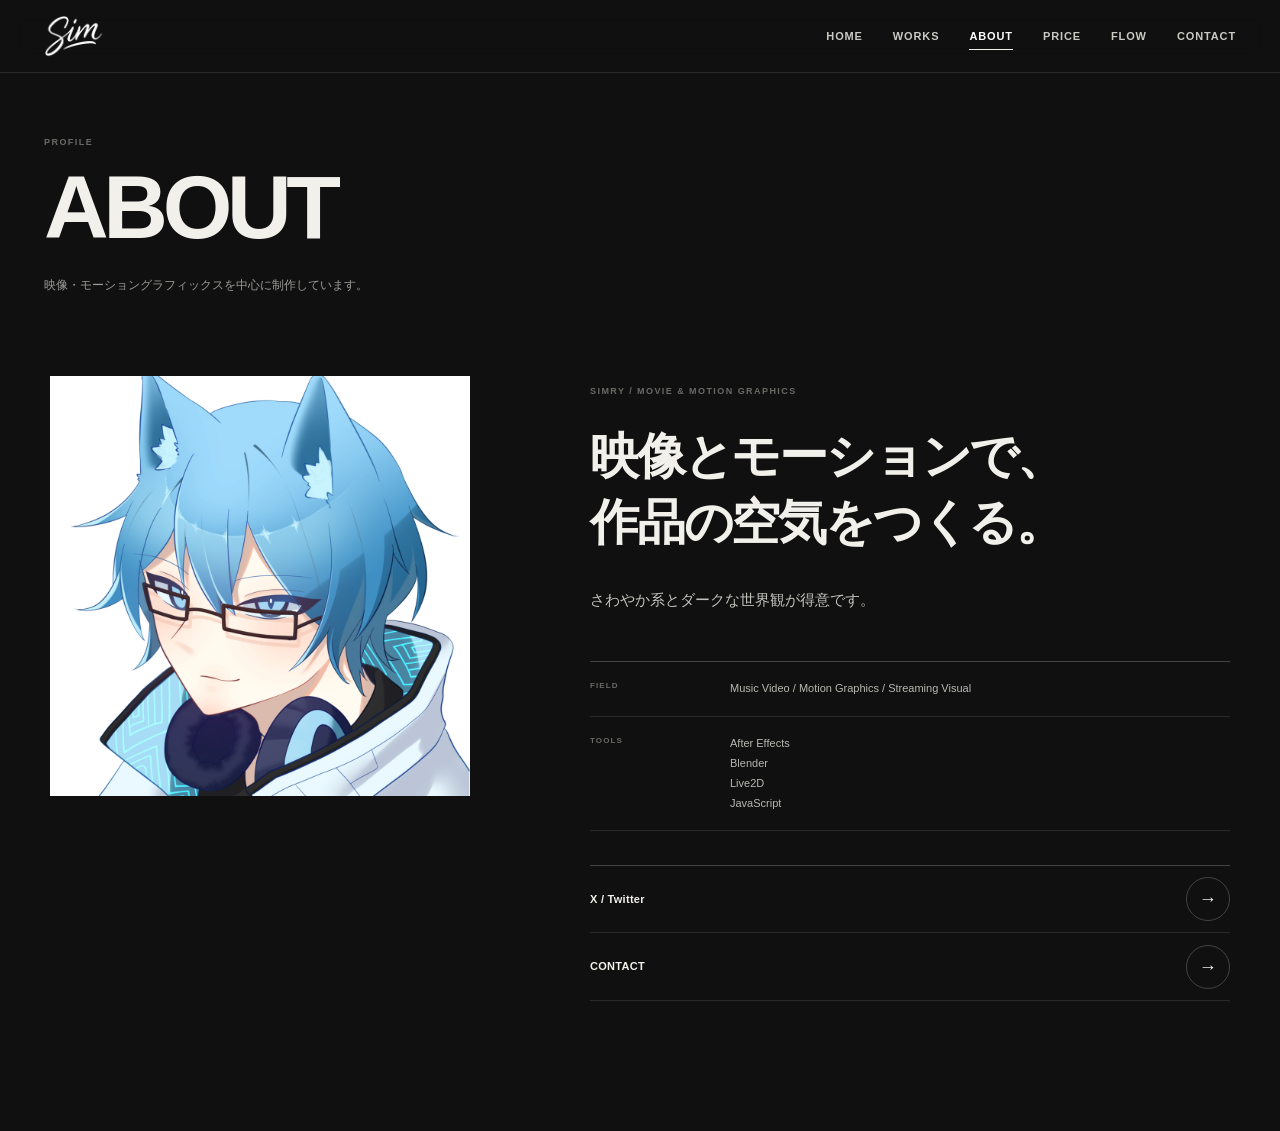
==== commit 466d04bc: "Add files via upload" ====
--- a/about.html
+++ b/about.html
@@ -2,12 +2,12 @@
   <div class="header-inner">
     <a class="brand" href="index.html" aria-label="simry home"><img src="assets/logo.png" alt="simry" draggable="false"></a>
     <nav class="main-nav" aria-label="メインメニュー">
-      <a href="work.html">WORKS</a><a href="about.html">ABOUT</a><a href="price.html">PRICE</a><a href="flow.html">FLOW</a><a href="contact.html">CONTACT</a>
+      <a href="index.html">HOME</a><a href="work.html">WORKS</a><a href="about.html">ABOUT</a><a href="price.html">PRICE</a><a href="flow.html">FLOW</a><a href="contact.html">CONTACT</a>
     </nav>
     <button class="menu-button" type="button" aria-label="メニューを開く" aria-expanded="false"><span>MENU</span><i></i></button>
   </div>
   <nav class="mobile-nav" aria-hidden="true">
-    <a href="work.html"><span>01</span>WORKS</a><a href="about.html"><span>02</span>ABOUT</a><a href="price.html"><span>03</span>PRICE</a><a href="flow.html"><span>04</span>FLOW</a><a href="request.html"><span>05</span>REQUEST GUIDE</a><a href="contact.html"><span>06</span>CONTACT</a>
+    <a href="index.html"><span>00</span>HOME</a><a href="work.html"><span>01</span>WORKS</a><a href="about.html"><span>02</span>ABOUT</a><a href="price.html"><span>03</span>PRICE</a><a href="flow.html"><span>04</span>FLOW</a><a href="request.html"><span>05</span>REQUEST GUIDE</a><a href="contact.html"><span>06</span>CONTACT</a>
   </nav>
 </header><main>
 <section class="page-intro-shell shell">
